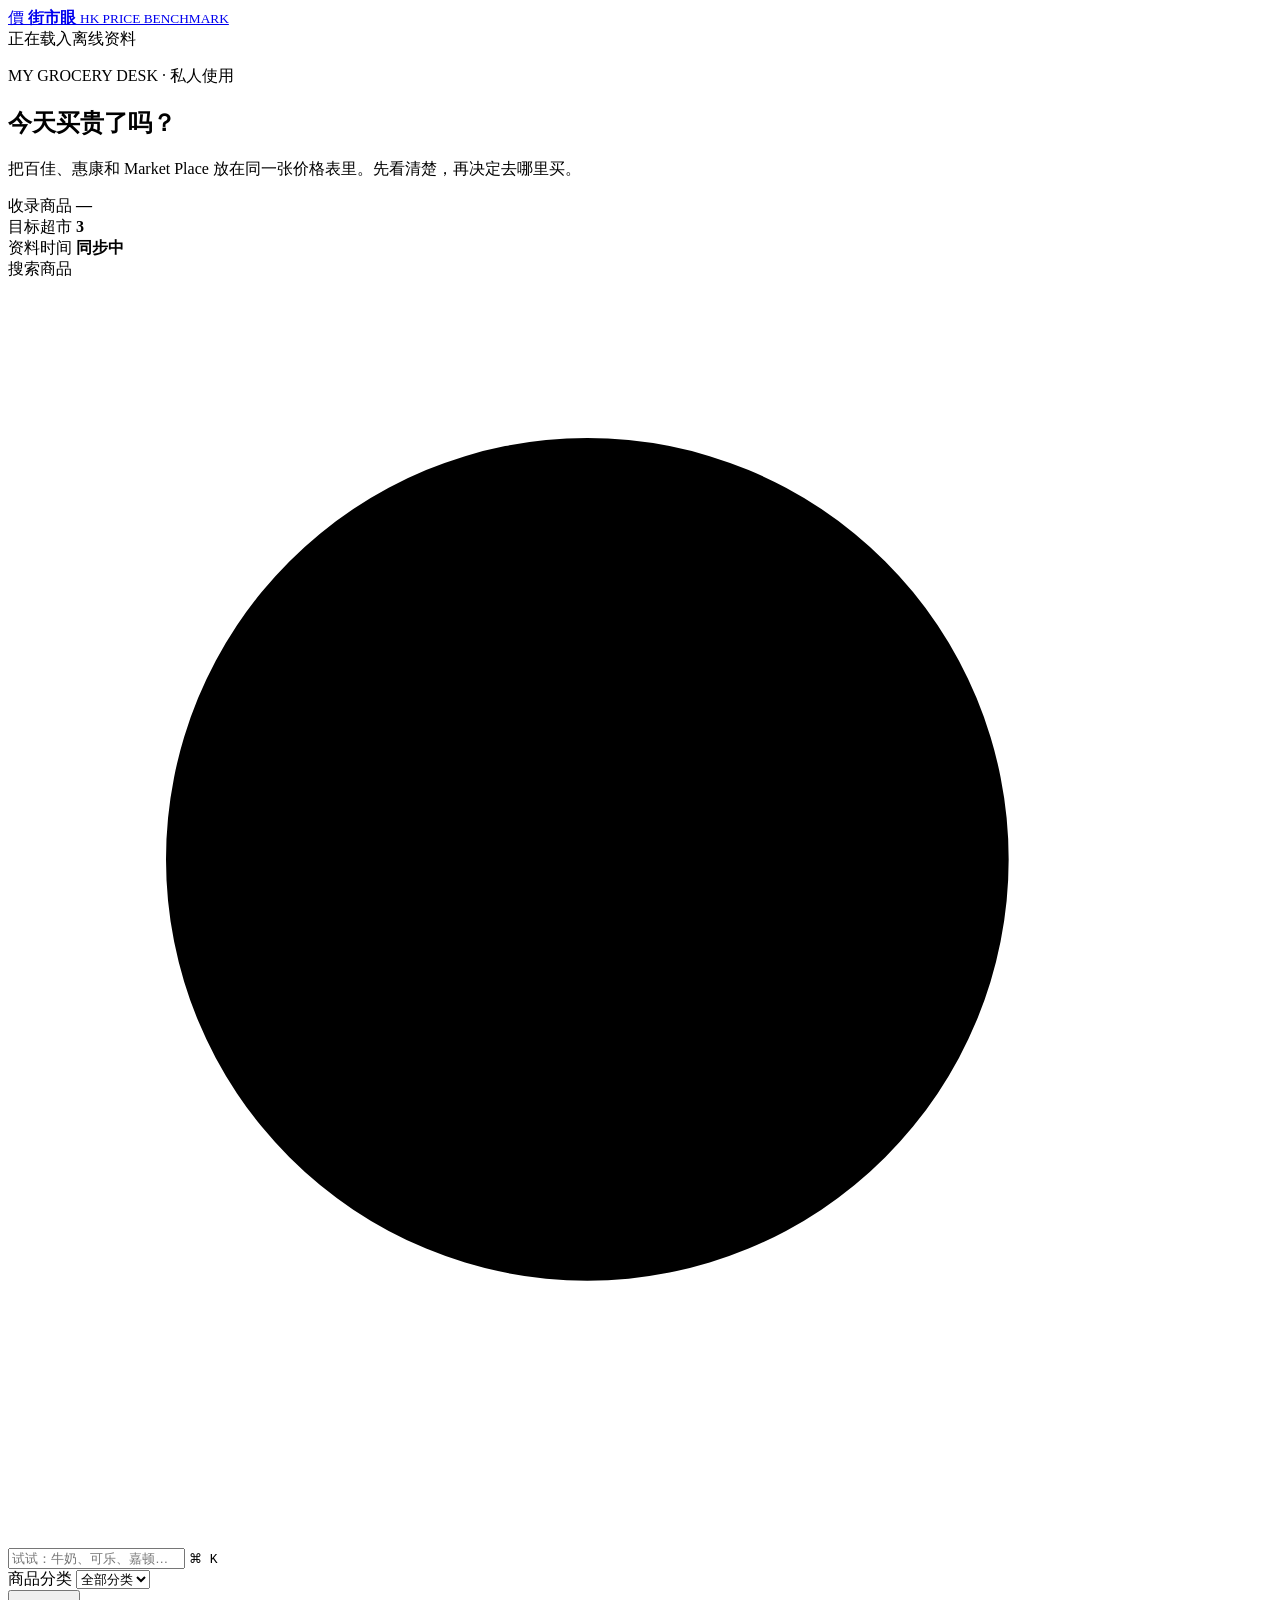
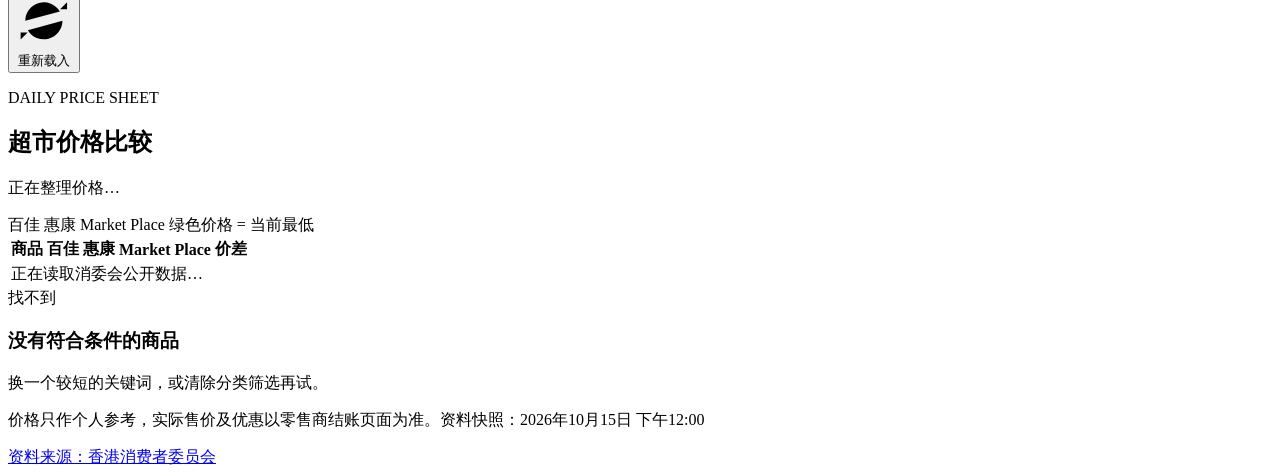
==== index.html @ 75a596f6 "Add index.html" ====
<!doctype html>
<html lang="zh-Hant">
  <head>
    <meta charset="UTF-8" />
    <meta name="viewport" content="width=device-width, initial-scale=1.0" />
    <meta name="description" content="私人使用的香港超市价格比较工具" />
    <title>街市眼 · 香港超市价格表</title>
    <link rel="icon" href="./public/favicon.svg" type="image/svg+xml" />
    <link rel="stylesheet" href="./public/styles.css" />
  </head>
  <body>
    <header class="masthead">
      <a class="brand" href="/" aria-label="街市眼首页">
        <span class="brand-mark" aria-hidden="true">價</span>
        <span>
          <strong>街市眼</strong>
          <small>HK PRICE BENCHMARK</small>
        </span>
      </a>
      <div class="live-pill" id="sourceStatus">
        <span class="status-dot"></span>
        <span>正在载入离线资料</span>
      </div>
    </header>

    <main>
      <section class="hero">
        <div class="hero-copy">
          <p class="eyebrow">MY GROCERY DESK · 私人使用</p>
          <h1>今天买贵了吗？</h1>
          <p class="intro">把百佳、惠康和 Market Place 放在同一张价格表里。先看清楚，再决定去哪里买。</p>
        </div>

        <div class="summary-card" aria-label="数据概览">
          <div>
            <span class="summary-label">收录商品</span>
            <strong id="totalProducts">—</strong>
          </div>
          <div>
            <span class="summary-label">目标超市</span>
            <strong>3</strong>
          </div>
          <div>
            <span class="summary-label">资料时间</span>
            <strong id="updatedAt">同步中</strong>
          </div>
        </div>
      </section>

      <section class="workspace" aria-labelledby="price-table-title">
        <div class="toolbar">
          <div class="search-wrap">
            <label for="search">搜索商品</label>
            <div class="search-field">
              <svg viewBox="0 0 24 24" aria-hidden="true"><path d="m21 21-4.35-4.35m2.35-5.65a8 8 0 1 1-16 0 8 8 0 0 1 16 0Z"/></svg>
              <input id="search" type="search" placeholder="试试：牛奶、可乐、嘉顿…" autocomplete="off" />
              <kbd>⌘ K</kbd>
            </div>
          </div>

          <div class="filter-wrap">
            <label for="category">商品分类</label>
            <select id="category">
              <option value="">全部分类</option>
            </select>
          </div>

          <button class="sync-button" id="syncButton" type="button">
            <svg viewBox="0 0 24 24" aria-hidden="true"><path d="M20 12a8 8 0 0 1-14.9 4M4 12A8 8 0 0 1 18.9 8M5 17H2v3M19 7h3V4"/></svg>
            重新载入
          </button>
        </div>

        <div class="table-heading">
          <div>
            <p class="eyebrow">DAILY PRICE SHEET</p>
            <h2 id="price-table-title">超市价格比较</h2>
          </div>
          <p id="resultSummary">正在整理价格…</p>
        </div>

        <div class="retailer-key" aria-label="超市栏说明">
          <span><i class="key-dot park"></i>百佳</span>
          <span><i class="key-dot wellcome"></i>惠康</span>
          <span><i class="key-dot market"></i>Market Place</span>
          <span class="cheapest-key">绿色价格 = 当前最低</span>
        </div>

        <div class="notice hidden" id="notice" role="status"></div>

        <div class="table-shell">
          <table>
            <thead>
              <tr>
                <th scope="col">商品</th>
                <th scope="col">百佳</th>
                <th scope="col">惠康</th>
                <th scope="col">Market Place</th>
                <th scope="col">价差</th>
              </tr>
            </thead>
            <tbody id="priceRows">
              <tr class="loading-row"><td colspan="5"><span class="spinner"></span>正在读取消委会公开数据…</td></tr>
            </tbody>
          </table>
        </div>

        <div class="empty-state hidden" id="emptyState">
          <span>找不到</span>
          <h3>没有符合条件的商品</h3>
          <p>换一个较短的关键词，或清除分类筛选再试。</p>
        </div>
      </section>
    </main>

    <footer>
      <p>价格只作个人参考，实际售价及优惠以零售商结账页面为准。资料快照：2026年10月15日 下午12:00</p>
      <a href="https://online-price-watch.consumer.org.hk/opw/opendata/pricewatch.json" target="_blank" rel="noreferrer">资料来源：香港消费者委员会</a>
    </footer>

    <script src="./site-data/prices-0.js"></script><script src="./site-data/prices-1.js"></script><script src="./site-data/prices-2.js"></script><script src="./site-data/prices-3.js"></script><script src="./site-data/prices-4.js"></script><script src="./site-data/prices-5.js"></script><script src="./site-data/prices-6.js"></script><script src="./site-data/prices-7.js"></script><script src="./site-data/prices-8.js"></script><script src="./site-data/prices-9.js"></script><script src="./site-data/prices-10.js"></script><script src="./site-data/prices-11.js"></script><script src="./site-data/prices-12.js"></script><script src="./site-data/prices-13.js"></script><script src="./site-data/prices-14.js"></script><script src="./site-data/prices-15.js"></script><script src="./site-data/prices-16.js"></script><script src="./site-data/prices-17.js"></script><script src="./site-data/prices-18.js"></script><script src="./site-data/prices-19.js"></script><script src="./site-data/prices-20.js"></script><script src="./site-data/prices-21.js"></script><script src="./site-data/prices-22.js"></script><script src="./site-data/prices-23.js"></script><script src="./site-data/prices-24.js"></script><script src="./site-data/prices-25.js"></script><script src="./site-data/adapter.js"></script><script type="module" src="./site-data/app.js"></script>
  </body>
</html>
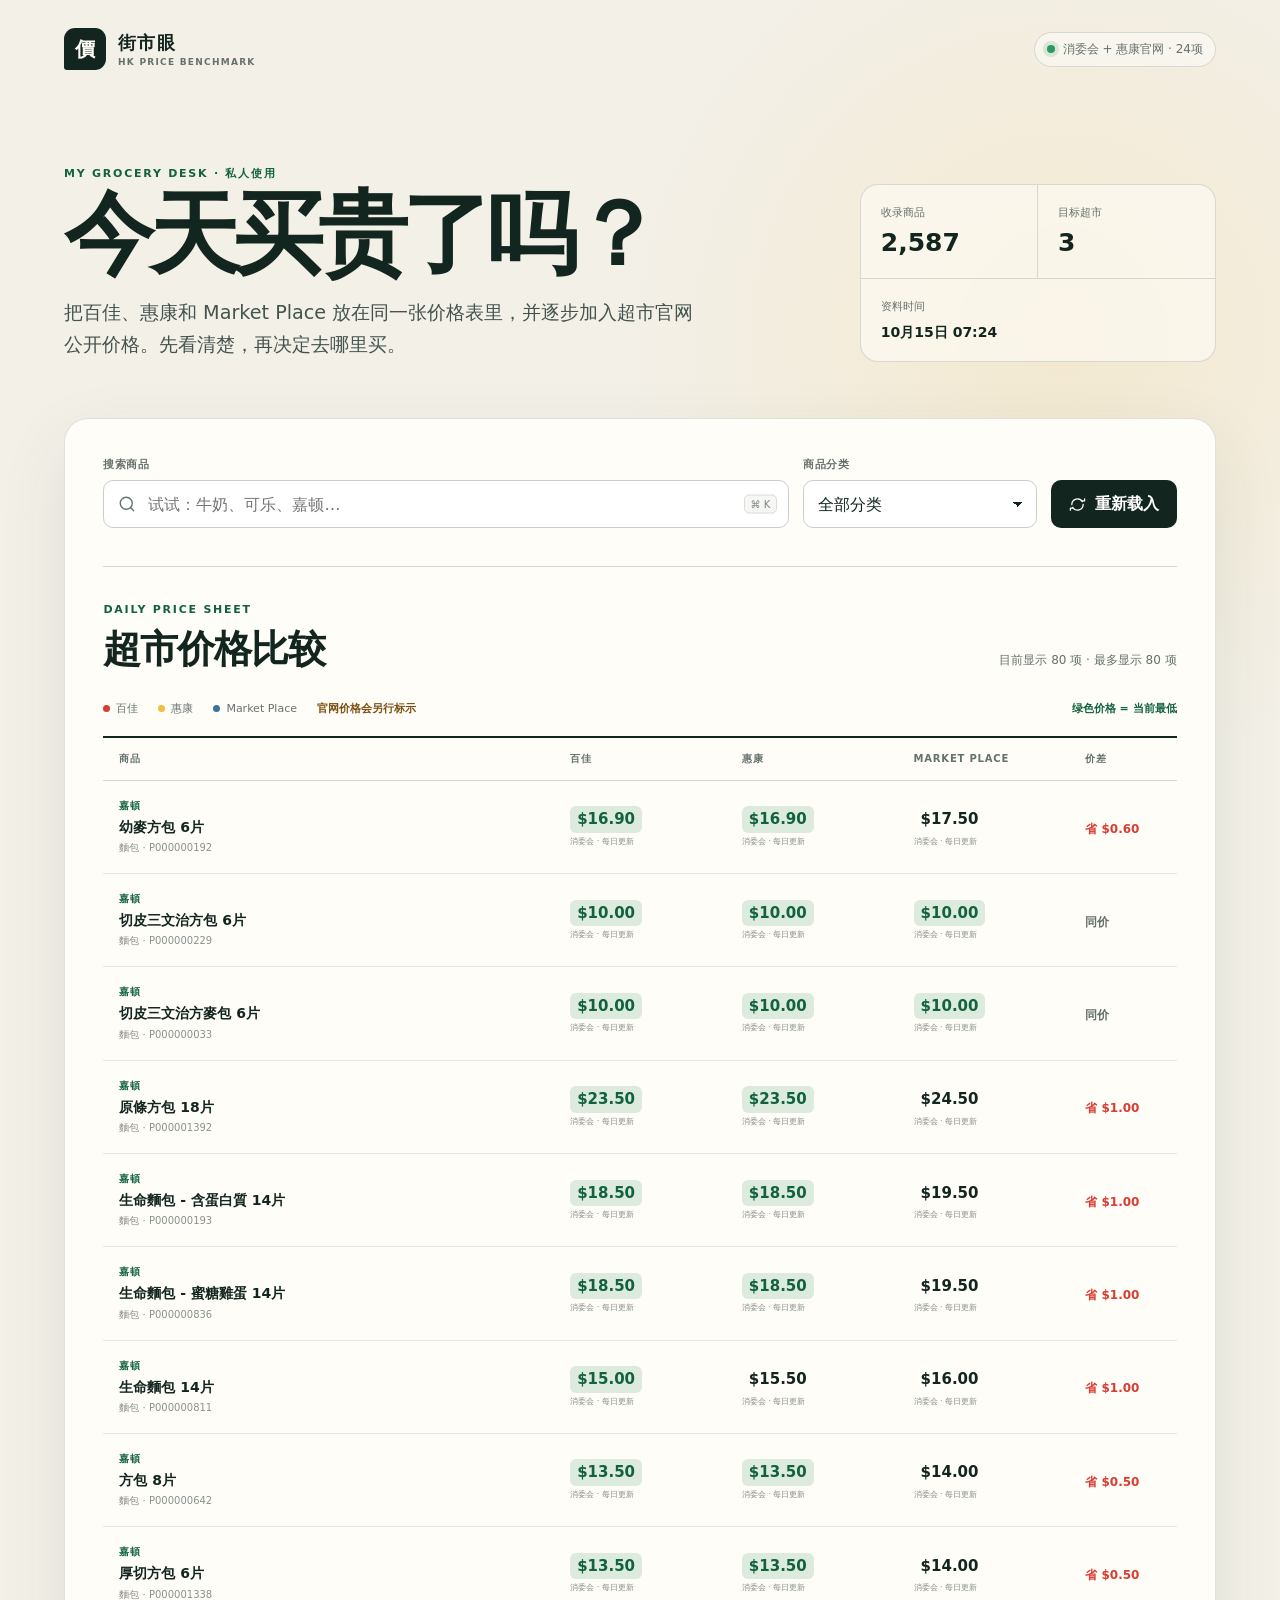
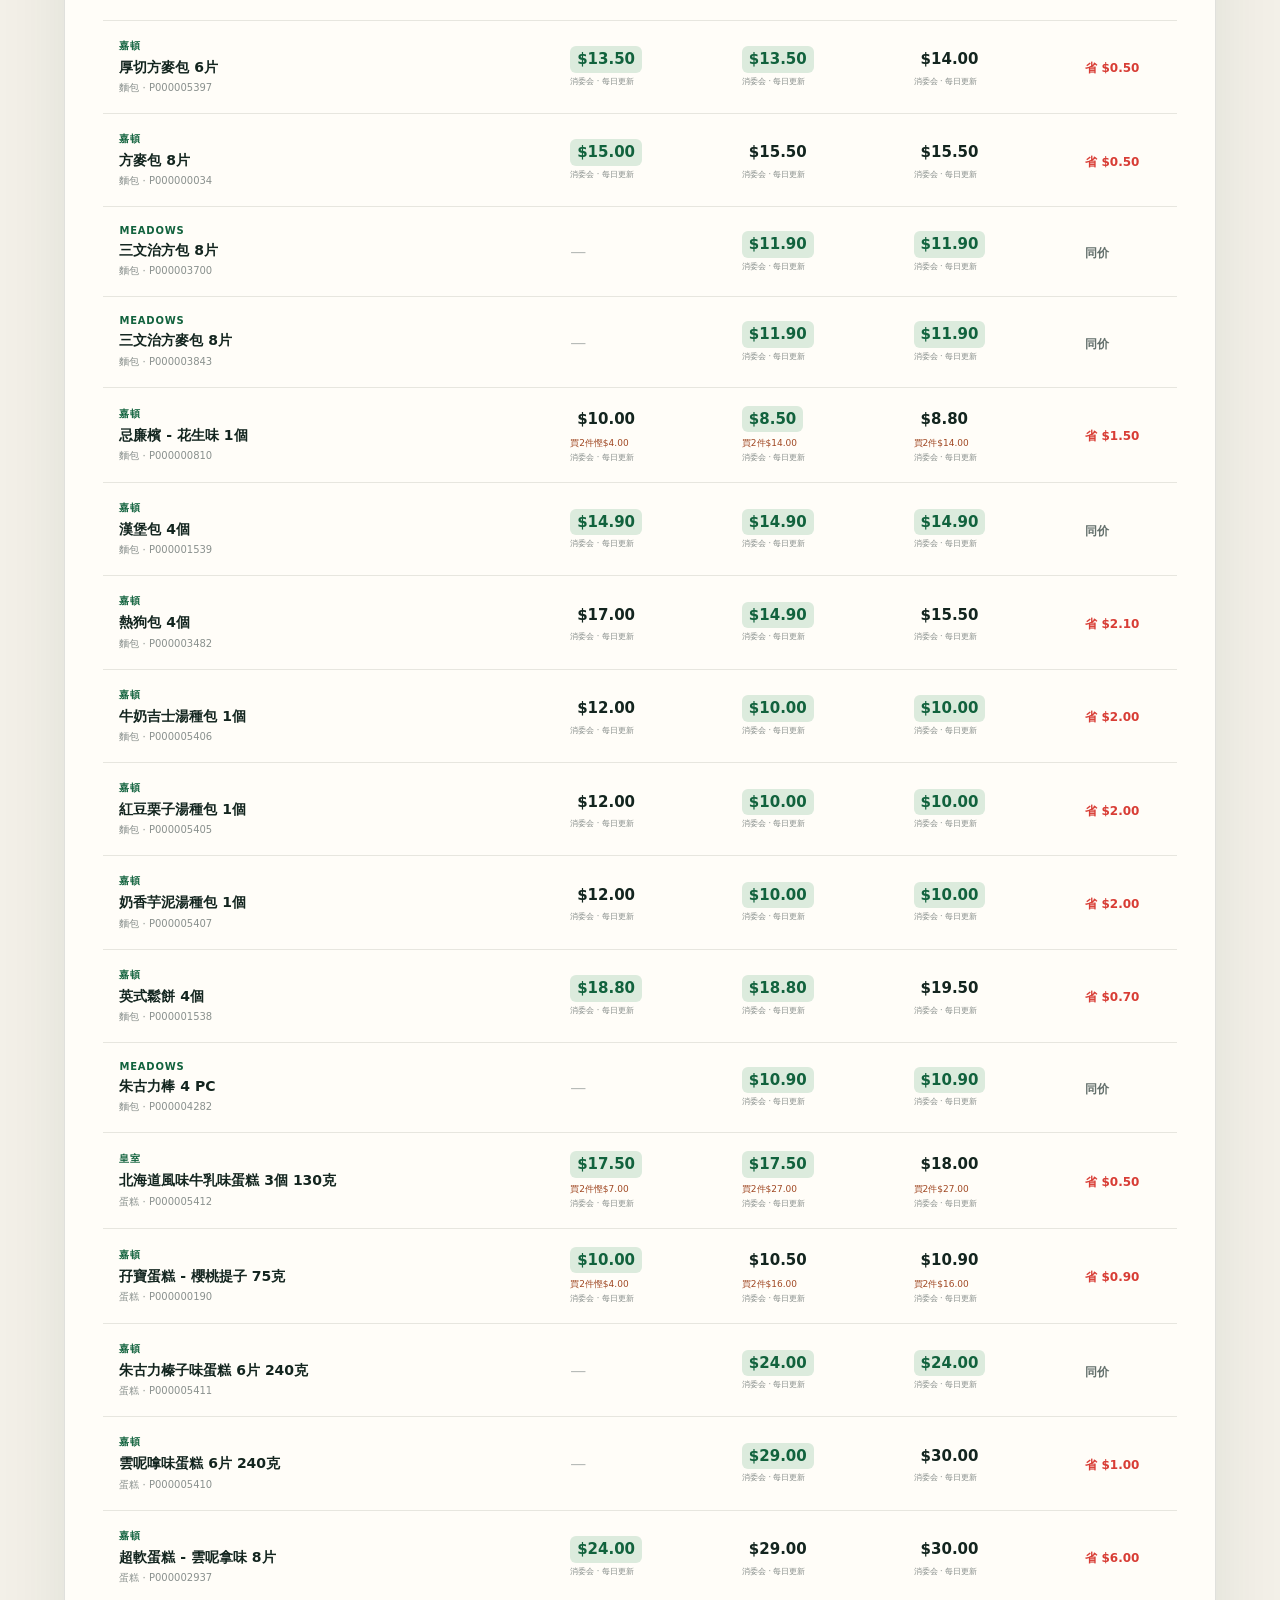
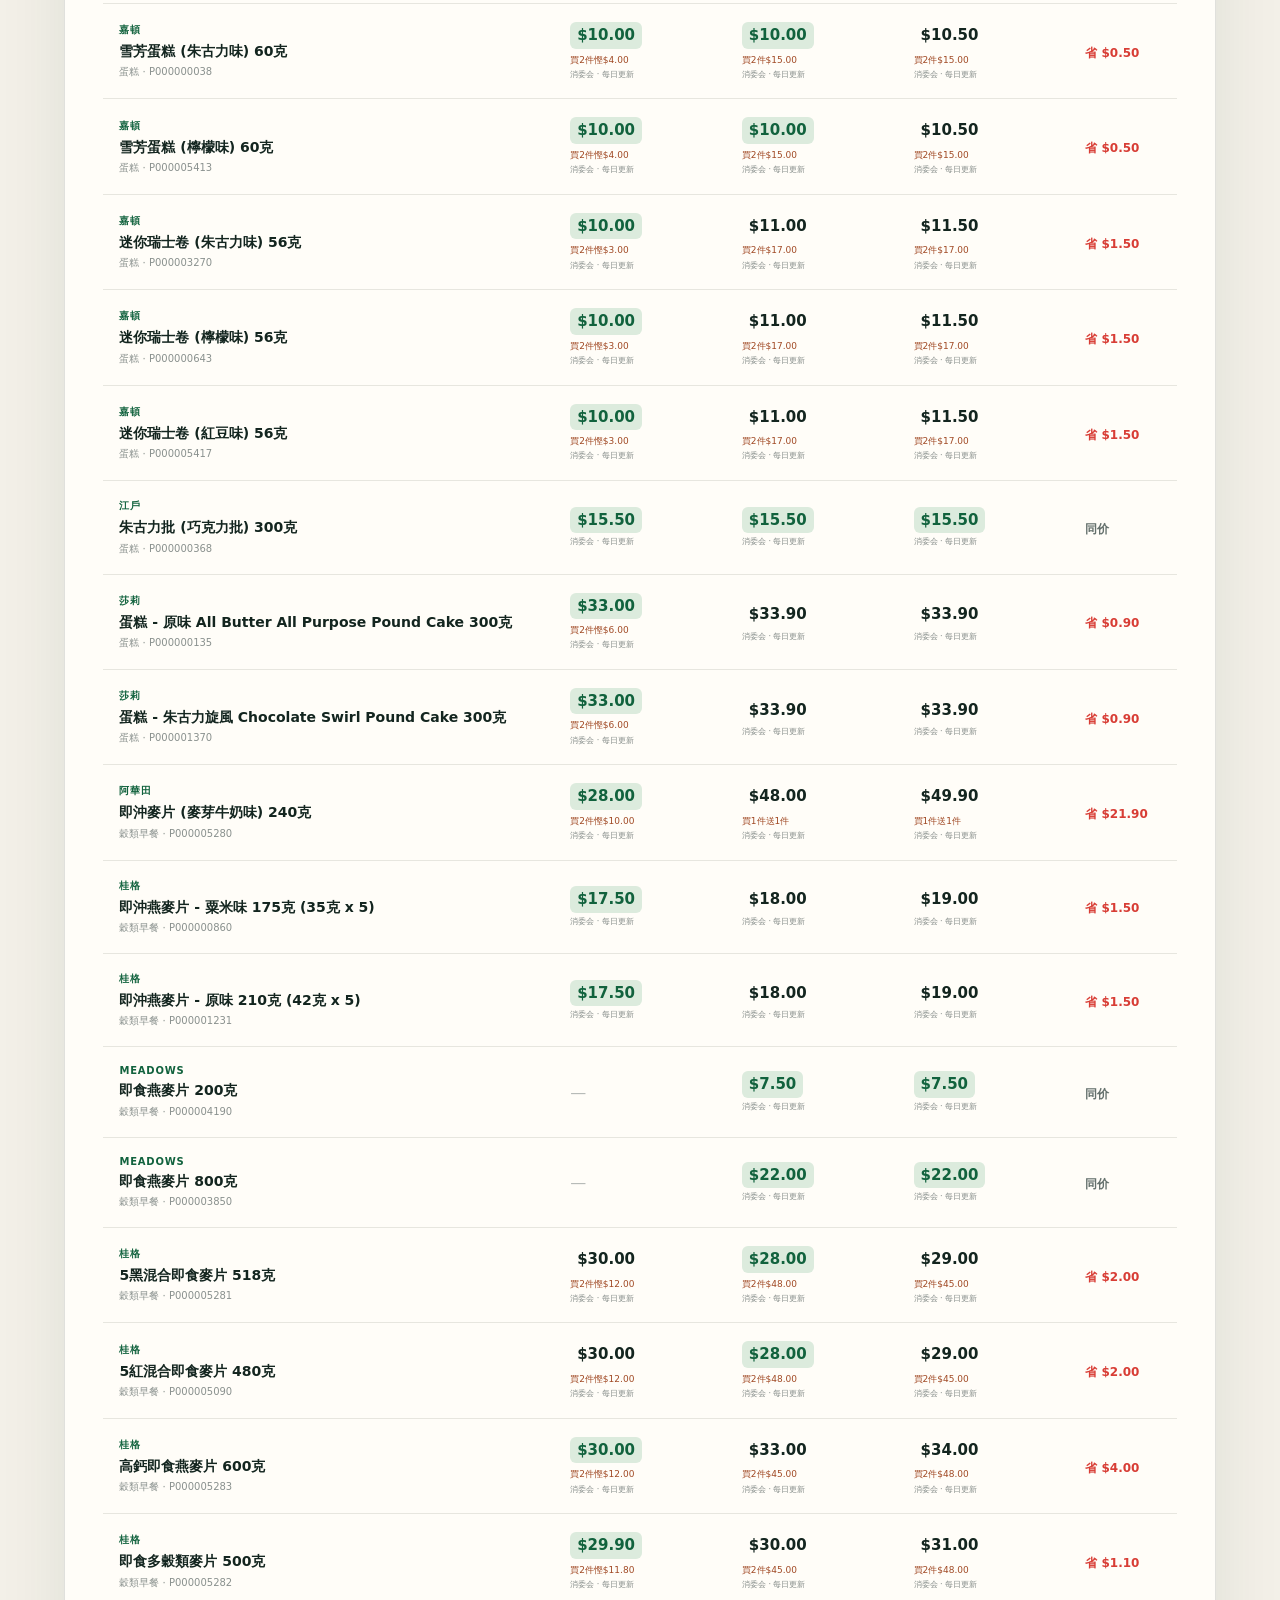
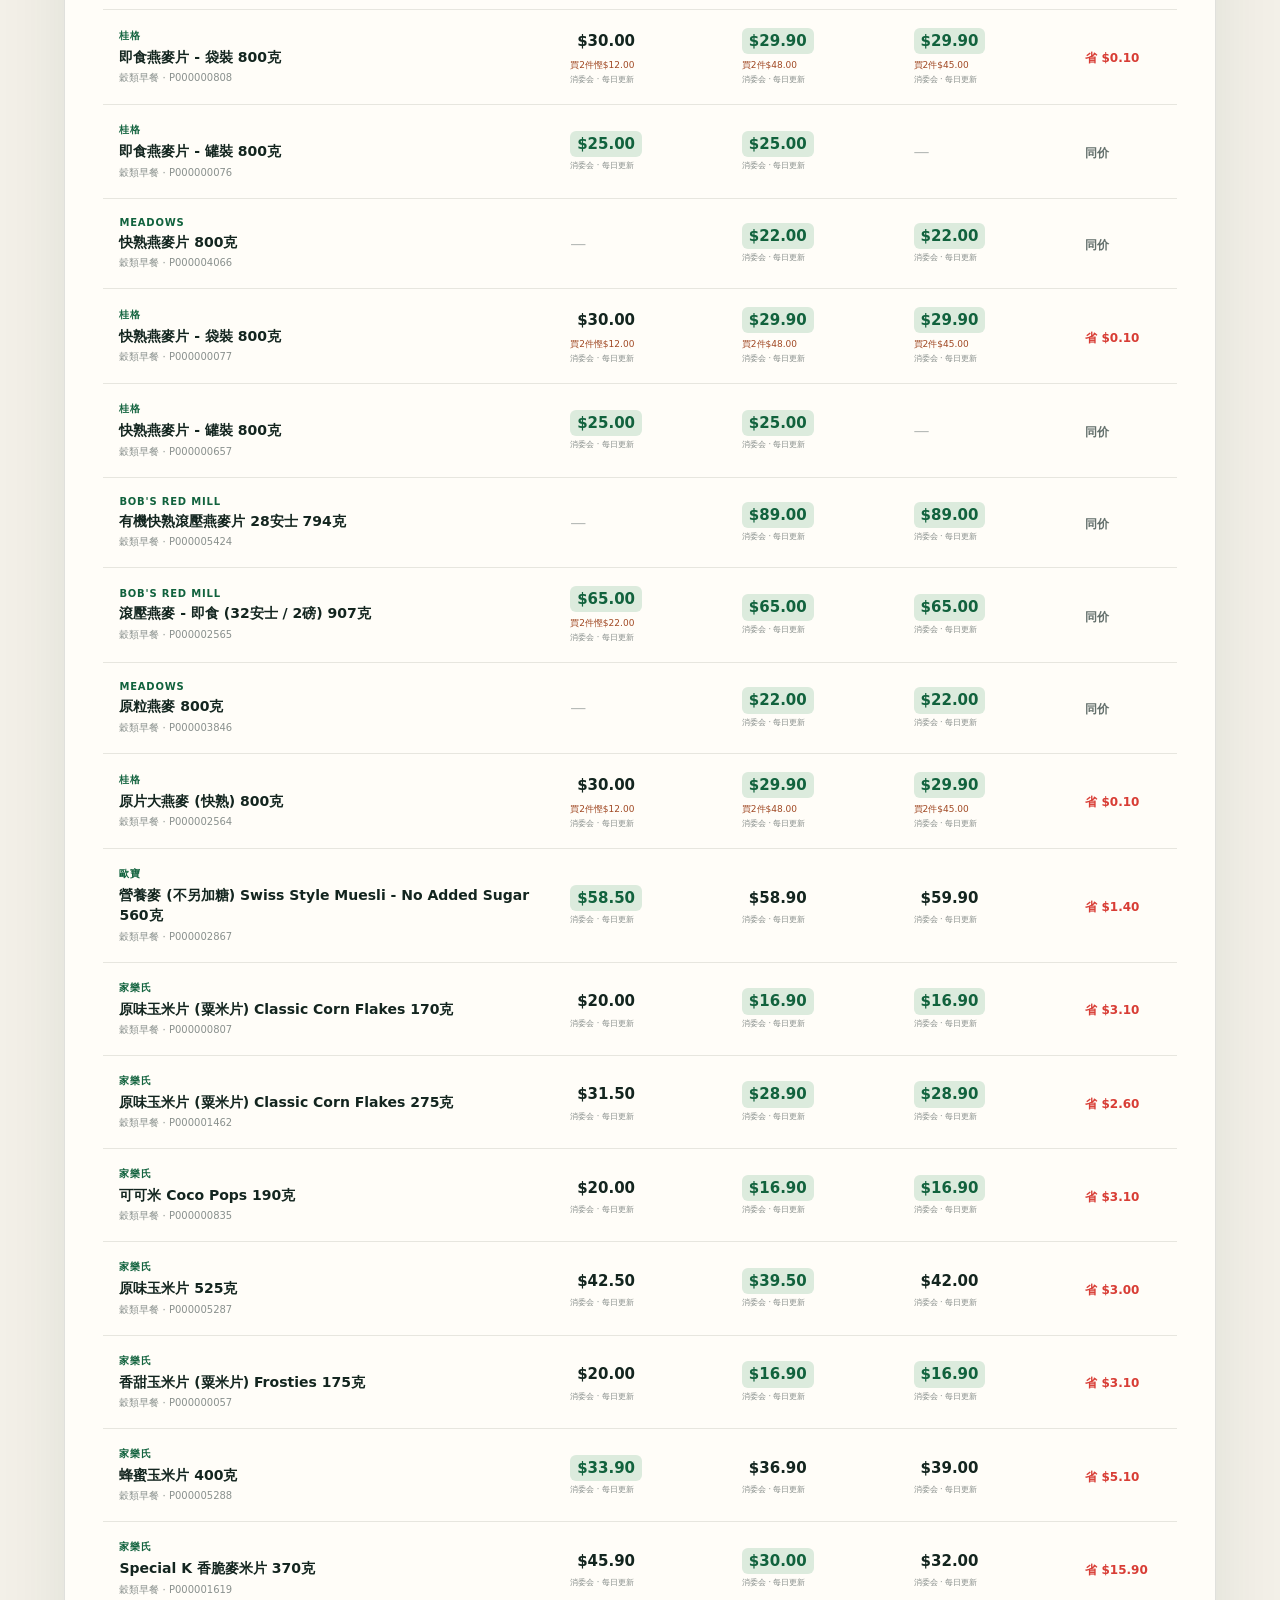
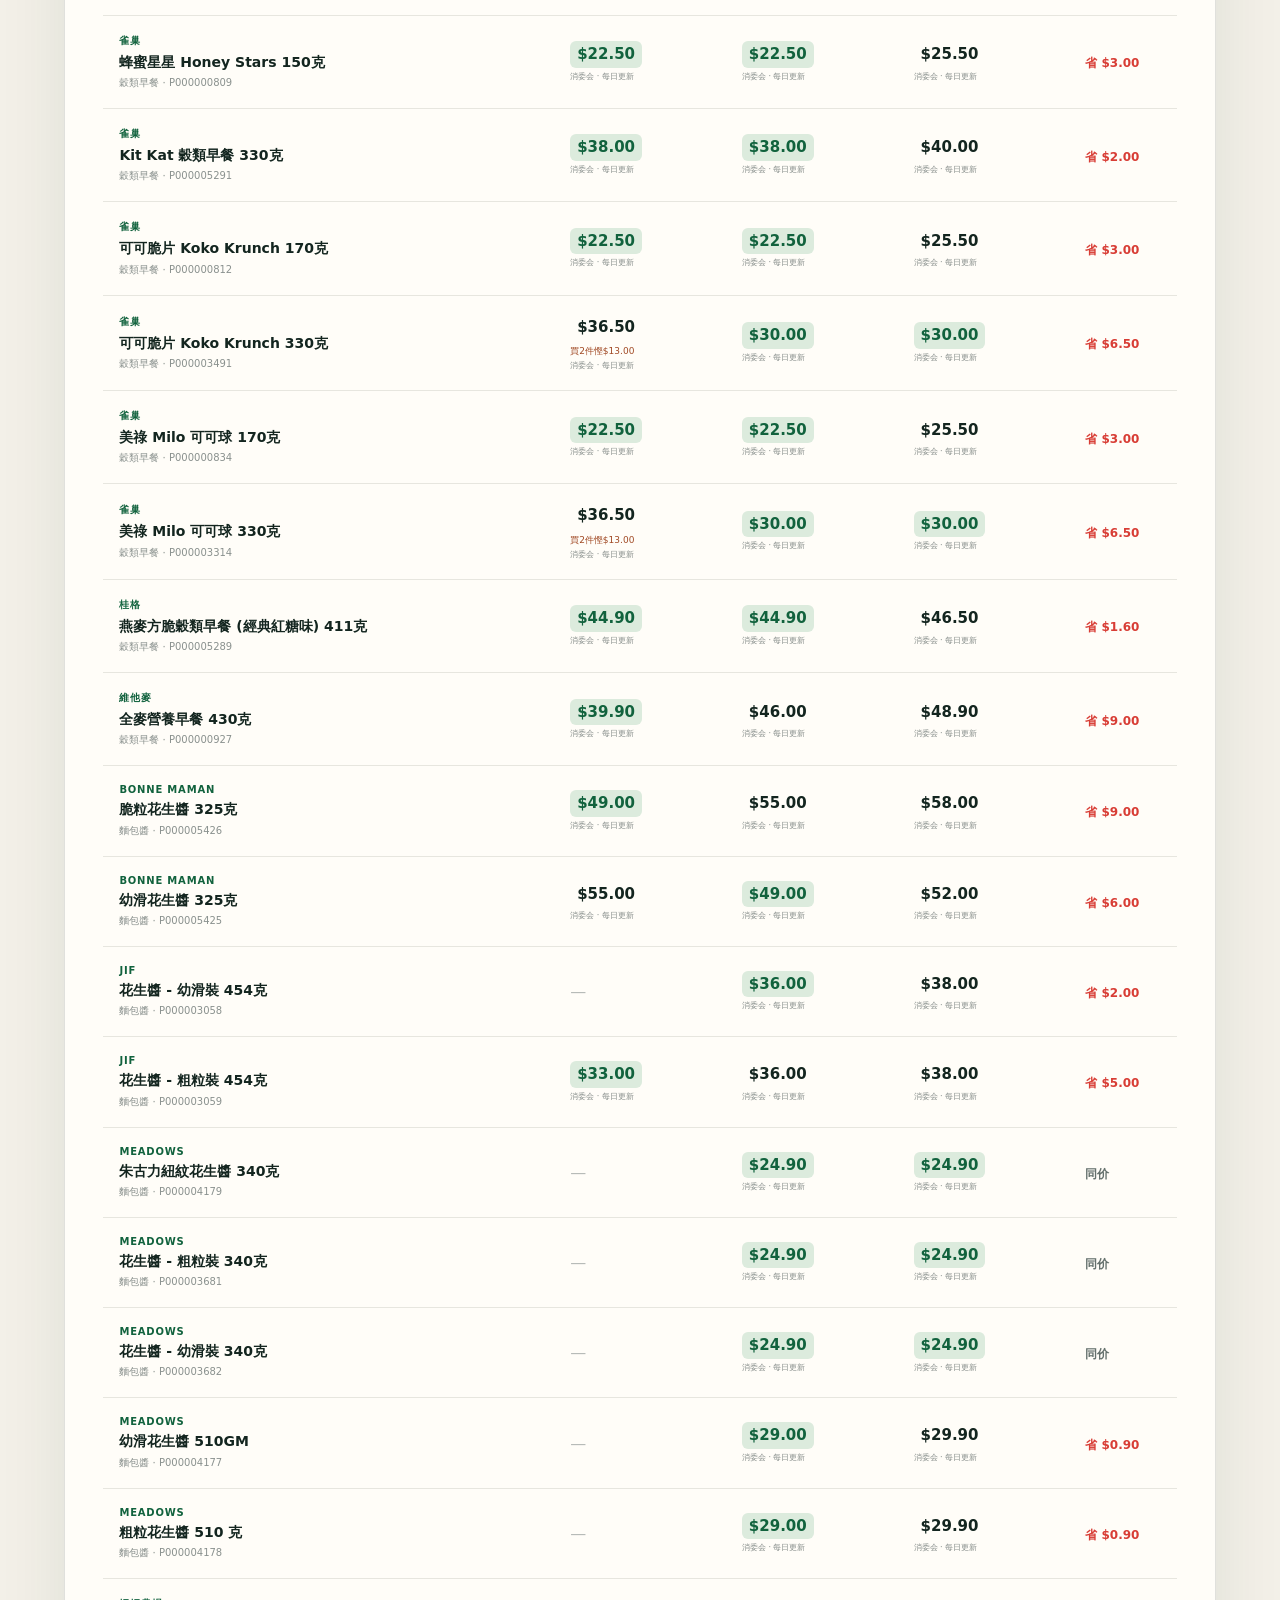
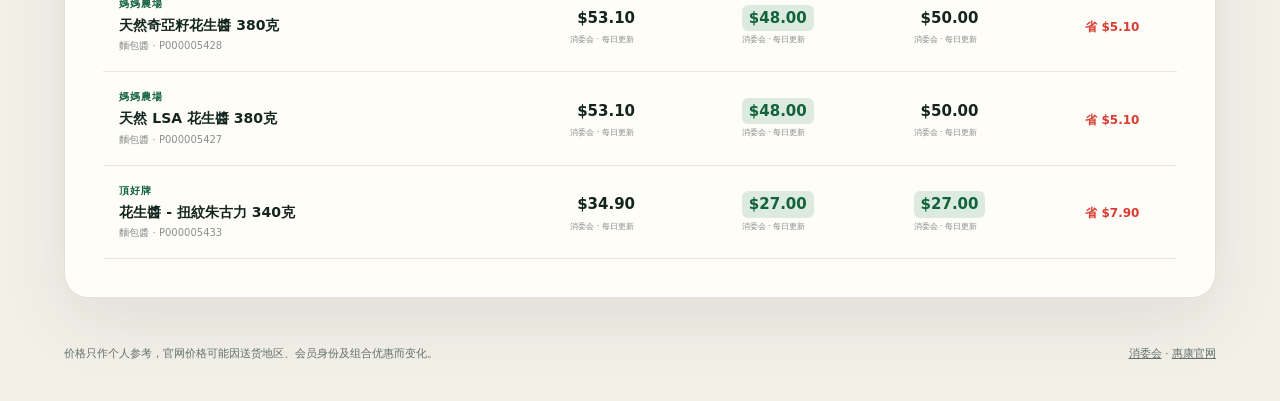
==== commit 4c421582: "Add Wellcome website price comparison" ====
--- a/index.html
+++ b/index.html
@@ -28,7 +28,7 @@
         <div class="hero-copy">
           <p class="eyebrow">MY GROCERY DESK · 私人使用</p>
           <h1>今天买贵了吗？</h1>
-          <p class="intro">把百佳、惠康和 Market Place 放在同一张价格表里。先看清楚，再决定去哪里买。</p>
+          <p class="intro">把百佳、惠康和 Market Place 放在同一张价格表里，并逐步加入超市官网公开价格。先看清楚，再决定去哪里买。</p>
         </div>
 
         <div class="summary-card" aria-label="数据概览">
@@ -83,6 +83,7 @@
           <span><i class="key-dot park"></i>百佳</span>
           <span><i class="key-dot wellcome"></i>惠康</span>
           <span><i class="key-dot market"></i>Market Place</span>
+          <span class="official-key">官网价格会另行标示</span>
           <span class="cheapest-key">绿色价格 = 当前最低</span>
         </div>
 
@@ -114,8 +115,8 @@
     </main>
 
     <footer>
-      <p>价格只作个人参考，实际售价及优惠以零售商结账页面为准。资料快照：2026年10月15日 下午12:00</p>
-      <a href="https://online-price-watch.consumer.org.hk/opw/opendata/pricewatch.json" target="_blank" rel="noreferrer">资料来源：香港消费者委员会</a>
+      <p>价格只作个人参考，官网价格可能因送货地区、会员身份及组合优惠而变化。</p>
+      <p class="footer-sources"><a href="https://online-price-watch.consumer.org.hk/opw/opendata/pricewatch.json" target="_blank" rel="noreferrer">消委会</a> · <a href="https://www.wellcome.com.hk/zh-hant/" target="_blank" rel="noreferrer">惠康官网</a></p>
     </footer>
 
     <script src="./site-data/prices-0.js"></script><script src="./site-data/prices-1.js"></script><script src="./site-data/prices-2.js"></script><script src="./site-data/prices-3.js"></script><script src="./site-data/prices-4.js"></script><script src="./site-data/prices-5.js"></script><script src="./site-data/prices-6.js"></script><script src="./site-data/prices-7.js"></script><script src="./site-data/prices-8.js"></script><script src="./site-data/prices-9.js"></script><script src="./site-data/prices-10.js"></script><script src="./site-data/prices-11.js"></script><script src="./site-data/prices-12.js"></script><script src="./site-data/prices-13.js"></script><script src="./site-data/prices-14.js"></script><script src="./site-data/prices-15.js"></script><script src="./site-data/prices-16.js"></script><script src="./site-data/prices-17.js"></script><script src="./site-data/prices-18.js"></script><script src="./site-data/prices-19.js"></script><script src="./site-data/prices-20.js"></script><script src="./site-data/prices-21.js"></script><script src="./site-data/prices-22.js"></script><script src="./site-data/prices-23.js"></script><script src="./site-data/prices-24.js"></script><script src="./site-data/prices-25.js"></script><script src="./site-data/adapter.js"></script><script type="module" src="./site-data/app.js"></script>
--- a/public/styles.css
+++ b/public/styles.css
@@ -0,0 +1,330 @@
+:root {
+  color-scheme: light;
+  --ink: #13251f;
+  --muted: #65716d;
+  --paper: #f3f0e8;
+  --surface: #fffdf8;
+  --line: #d8d7cf;
+  --green: #11623d;
+  --green-light: #dcebdd;
+  --red: #d83d35;
+  --yellow: #f3bd3d;
+  --blue: #3a739b;
+  --shadow: 0 24px 70px rgba(26, 51, 42, 0.09);
+}
+
+* { box-sizing: border-box; }
+
+html { scroll-behavior: smooth; }
+
+body {
+  margin: 0;
+  background:
+    radial-gradient(circle at 83% 4%, rgba(243, 189, 61, 0.14), transparent 28rem),
+    var(--paper);
+  color: var(--ink);
+  font-family: "PingFang HK", "PingFang TC", "Noto Sans TC", system-ui, sans-serif;
+  min-height: 100vh;
+}
+
+button, input, select { font: inherit; }
+
+.masthead {
+  max-width: 1440px;
+  margin: 0 auto;
+  padding: 28px clamp(24px, 5vw, 72px);
+  display: flex;
+  align-items: center;
+  justify-content: space-between;
+}
+
+.brand {
+  display: inline-flex;
+  align-items: center;
+  gap: 12px;
+  color: inherit;
+  text-decoration: none;
+}
+
+.brand-mark {
+  width: 42px;
+  height: 42px;
+  display: grid;
+  place-items: center;
+  background: var(--ink);
+  color: var(--surface);
+  border-radius: 11px 11px 11px 3px;
+  font: 700 20px/1 Georgia, serif;
+}
+
+.brand strong { display: block; font-size: 18px; letter-spacing: 0.08em; }
+.brand small { display: block; margin-top: 2px; font: 700 9px/1.2 system-ui, sans-serif; letter-spacing: 0.14em; color: var(--muted); }
+
+.live-pill {
+  display: inline-flex;
+  align-items: center;
+  gap: 8px;
+  border: 1px solid rgba(19, 37, 31, 0.14);
+  border-radius: 999px;
+  padding: 8px 12px;
+  color: var(--muted);
+  font-size: 12px;
+  background: rgba(255,255,255,.45);
+}
+
+.status-dot { width: 8px; height: 8px; border-radius: 50%; background: var(--yellow); box-shadow: 0 0 0 4px rgba(243,189,61,.18); }
+.live-pill.ready .status-dot { background: #2d9862; box-shadow: 0 0 0 4px rgba(45,152,98,.16); }
+.live-pill.error .status-dot { background: var(--red); box-shadow: 0 0 0 4px rgba(216,61,53,.14); }
+
+main { max-width: 1440px; margin: 0 auto; padding: 20px clamp(24px, 5vw, 72px) 48px; }
+
+.hero {
+  min-height: 300px;
+  display: grid;
+  grid-template-columns: minmax(0, 1.35fr) minmax(320px, .65fr);
+  align-items: end;
+  gap: 56px;
+  padding: 38px 0 56px;
+}
+
+.eyebrow { margin: 0 0 12px; font: 750 11px/1.2 system-ui, sans-serif; letter-spacing: .16em; color: var(--green); }
+
+h1, h2, h3, p { margin-top: 0; }
+
+h1 {
+  margin-bottom: 20px;
+  font: 600 clamp(52px, 7vw, 98px)/.94 "Songti TC", "Noto Serif TC", Georgia, serif;
+  letter-spacing: -.06em;
+}
+
+.intro { max-width: 640px; margin-bottom: 0; color: #45534e; font-size: clamp(16px, 1.5vw, 20px); line-height: 1.7; }
+
+.summary-card {
+  display: grid;
+  grid-template-columns: 1fr 1fr;
+  gap: 0;
+  border: 1px solid rgba(19, 37, 31, .14);
+  border-radius: 18px;
+  overflow: hidden;
+  background: rgba(255, 253, 248, .58);
+  backdrop-filter: blur(12px);
+}
+
+.summary-card > div { padding: 20px; border-right: 1px solid var(--line); }
+.summary-card > div:last-child { grid-column: 1 / -1; border-top: 1px solid var(--line); border-right: 0; }
+.summary-card > div:nth-child(2) { border-right: 0; }
+.summary-label { display: block; margin-bottom: 8px; color: var(--muted); font-size: 11px; }
+.summary-card strong { font: 650 25px/1.2 system-ui, sans-serif; }
+.summary-card > div:last-child strong { font-size: 14px; }
+
+.workspace {
+  background: var(--surface);
+  border: 1px solid rgba(19, 37, 31, .13);
+  border-radius: 24px;
+  padding: clamp(20px, 3vw, 42px);
+  box-shadow: var(--shadow);
+}
+
+.toolbar {
+  display: grid;
+  grid-template-columns: minmax(260px, 1fr) minmax(190px, .34fr) auto;
+  gap: 14px;
+  align-items: end;
+  padding-bottom: 38px;
+  border-bottom: 1px solid var(--line);
+}
+
+label { display: block; margin: 0 0 8px; color: var(--muted); font-size: 11px; font-weight: 650; letter-spacing: .04em; }
+
+.search-field { position: relative; }
+.search-field svg {
+  position: absolute;
+  left: 15px;
+  top: 50%;
+  width: 18px;
+  transform: translateY(-50%);
+  fill: none;
+  stroke: var(--muted);
+  stroke-width: 1.8;
+  stroke-linecap: round;
+}
+
+input, select {
+  width: 100%;
+  height: 48px;
+  border: 1px solid #c9cdc7;
+  border-radius: 10px;
+  background: #fff;
+  color: var(--ink);
+  outline: none;
+  transition: border-color .18s, box-shadow .18s;
+}
+
+input { padding: 0 62px 0 44px; }
+select { padding: 0 38px 0 14px; appearance: none; background-image: linear-gradient(45deg, transparent 50%, var(--ink) 50%), linear-gradient(135deg, var(--ink) 50%, transparent 50%); background-position: calc(100% - 18px) 21px, calc(100% - 13px) 21px; background-size: 5px 5px; background-repeat: no-repeat; }
+input:focus, select:focus { border-color: var(--green); box-shadow: 0 0 0 3px rgba(17,98,61,.1); }
+
+kbd { position: absolute; right: 12px; top: 50%; transform: translateY(-50%); border: 1px solid #d9dcd7; border-radius: 5px; padding: 3px 6px; color: #7c8581; background: #f6f7f4; font: 10px/1.1 system-ui, sans-serif; }
+
+.sync-button {
+  height: 48px;
+  display: inline-flex;
+  align-items: center;
+  gap: 9px;
+  border: 0;
+  border-radius: 10px;
+  padding: 0 18px;
+  background: var(--ink);
+  color: white;
+  cursor: pointer;
+  font-weight: 650;
+}
+
+.sync-button:hover { background: #29443a; }
+.sync-button:disabled { opacity: .55; cursor: wait; }
+.sync-button svg { width: 17px; fill: none; stroke: currentColor; stroke-width: 1.8; stroke-linecap: round; stroke-linejoin: round; }
+.sync-button.loading svg { animation: spin 1s linear infinite; }
+
+.table-heading { display: flex; align-items: end; justify-content: space-between; gap: 24px; padding: 36px 0 20px; }
+.table-heading h2 { margin: 0; font: 600 clamp(28px, 3vw, 42px)/1.05 "Songti TC", "Noto Serif TC", Georgia, serif; letter-spacing: -.03em; }
+.table-heading > p { margin: 0; color: var(--muted); font-size: 12px; }
+
+.retailer-key { display: flex; align-items: center; gap: 20px; padding: 12px 0 20px; color: var(--muted); font-size: 11px; }
+.retailer-key span { display: inline-flex; align-items: center; gap: 6px; }
+.key-dot { width: 7px; height: 7px; border-radius: 50%; }
+.key-dot.park { background: var(--red); }
+.key-dot.wellcome { background: var(--yellow); }
+.key-dot.market { background: var(--blue); }
+.retailer-key .cheapest-key { margin-left: auto; color: var(--green); font-weight: 650; }
+.retailer-key .official-key { color: #7a4e11; font-weight: 650; }
+
+.notice { margin-bottom: 16px; border: 1px solid #e1c16b; border-radius: 9px; padding: 11px 14px; background: #fff8df; color: #6d571b; font-size: 12px; }
+.hidden { display: none !important; }
+
+.table-shell { overflow-x: auto; border-top: 2px solid var(--ink); }
+table { width: 100%; border-collapse: collapse; min-width: 820px; table-layout: fixed; }
+th { padding: 14px 16px; text-align: left; border-bottom: 1px solid var(--line); color: var(--muted); font-size: 10px; letter-spacing: .08em; text-transform: uppercase; }
+th:first-child { width: 42%; }
+th:last-child { width: 10%; }
+td { padding: 18px 16px; border-bottom: 1px solid #e7e6df; vertical-align: middle; }
+tbody tr { transition: background .15s; }
+tbody tr:hover { background: #faf9f4; }
+
+.product-brand { margin-bottom: 4px; color: var(--green); font-size: 10px; font-weight: 750; letter-spacing: .08em; text-transform: uppercase; }
+.product-name { margin-bottom: 4px; font-size: 14px; font-weight: 650; line-height: 1.45; }
+.product-meta { color: #8a918e; font-size: 10px; }
+.price { display: inline-block; padding: 5px 7px; border-radius: 6px; font: 700 15px/1.1 system-ui, sans-serif; font-variant-numeric: tabular-nums; }
+.price.cheapest { background: var(--green-light); color: var(--green); }
+.price-missing { color: #b7bbb8; }
+.offer { display: block; max-width: 145px; margin-top: 5px; color: #a04823; font-size: 9px; line-height: 1.35; }
+.official-price {
+  display: block;
+  width: fit-content;
+  margin-top: 7px;
+  border-radius: 5px;
+  padding: 3px 6px;
+  background: #fff0c8;
+  color: #6f470f;
+  font-size: 10px;
+  font-weight: 750;
+  text-decoration: none;
+}
+.official-price:hover { background: #f8dfa0; }
+.source-time, .benchmark-price { display: block; margin-top: 4px; color: #858c89; font-size: 8px; line-height: 1.35; }
+.benchmark-price { margin-top: 2px; }
+.spread { color: var(--muted); font: 650 12px/1 system-ui, sans-serif; }
+.spread.has-saving { color: var(--red); }
+
+.loading-row td { height: 220px; text-align: center; color: var(--muted); }
+.spinner { display: inline-block; width: 18px; height: 18px; margin-right: 10px; border: 2px solid #d5d9d5; border-top-color: var(--green); border-radius: 50%; vertical-align: -4px; animation: spin .75s linear infinite; }
+@keyframes spin { to { transform: rotate(360deg); } }
+
+.empty-state { padding: 64px 20px; text-align: center; }
+.empty-state span { display: grid; place-items: center; width: 54px; height: 54px; margin: 0 auto 18px; border-radius: 50%; background: var(--paper); color: var(--muted); font-size: 11px; }
+.empty-state h3 { margin-bottom: 8px; font-family: "Songti TC", serif; font-size: 24px; }
+.empty-state p { margin-bottom: 0; color: var(--muted); font-size: 13px; }
+
+footer { max-width: 1440px; margin: 0 auto; padding: 0 clamp(24px, 5vw, 72px) 40px; display: flex; justify-content: space-between; gap: 20px; color: var(--muted); font-size: 11px; }
+footer p { margin: 0; }
+footer a { color: inherit; }
+.footer-sources { white-space: nowrap; }
+
+@media (max-width: 900px) {
+  .hero { grid-template-columns: 1fr; gap: 30px; padding-top: 24px; }
+  .summary-card { max-width: 560px; }
+  .toolbar { grid-template-columns: 1fr 1fr; }
+  .search-wrap { grid-column: 1 / -1; }
+  .sync-button { justify-content: center; }
+}
+
+@media (max-width: 620px) {
+  .masthead { padding-top: 20px; }
+  .brand small { display: none; }
+  .live-pill { max-width: 150px; white-space: nowrap; overflow: hidden; text-overflow: ellipsis; }
+  main { padding-top: 0; }
+  .hero { min-height: 0; padding: 30px 0 38px; }
+  h1 { font-size: 52px; }
+  .toolbar { grid-template-columns: 1fr; }
+  .search-wrap { grid-column: auto; }
+  .table-heading { align-items: flex-start; flex-direction: column; }
+  .retailer-key { flex-wrap: wrap; gap: 10px 16px; }
+  .retailer-key .cheapest-key { width: 100%; margin-left: 0; }
+  .table-shell { overflow: visible; border-top: 0; }
+  table, tbody { display: block; width: 100%; min-width: 0; }
+  thead { display: none; }
+  tbody tr {
+    display: grid;
+    grid-template-columns: repeat(3, minmax(0, 1fr));
+    gap: 0;
+    margin-bottom: 12px;
+    border: 1px solid var(--line);
+    border-radius: 12px;
+    overflow: hidden;
+    background: #fff;
+  }
+  tbody tr:hover { background: #fff; }
+  tbody td { border: 0; }
+  tbody td:first-child {
+    grid-column: 1 / -1;
+    padding: 16px;
+    border-bottom: 1px solid var(--line);
+    background: #faf9f4;
+  }
+  tbody td:nth-child(2),
+  tbody td:nth-child(3),
+  tbody td:nth-child(4) {
+    position: relative;
+    min-width: 0;
+    padding: 32px 5px 14px;
+    text-align: center;
+  }
+  tbody td:nth-child(2)::before,
+  tbody td:nth-child(3)::before,
+  tbody td:nth-child(4)::before {
+    position: absolute;
+    top: 11px;
+    left: 0;
+    right: 0;
+    color: var(--muted);
+    font-size: 9px;
+    font-weight: 650;
+  }
+  tbody td:nth-child(2)::before { content: "百佳"; }
+  tbody td:nth-child(3)::before { content: "惠康"; }
+  tbody td:nth-child(4)::before { content: "Market Place"; }
+  tbody td:nth-child(5) {
+    grid-column: 1 / -1;
+    padding: 10px 16px;
+    border-top: 1px solid var(--line);
+    text-align: right;
+  }
+  .offer { margin: 5px auto 0; }
+  .official-price { margin: 7px auto 0; }
+  .loading-row { display: block; }
+  .loading-row td { display: block; width: 100%; }
+  footer { flex-direction: column; }
+}
+
+@media (prefers-reduced-motion: reduce) {
+  *, *::before, *::after { scroll-behavior: auto !important; animation-duration: .01ms !important; animation-iteration-count: 1 !important; transition-duration: .01ms !important; }
+}
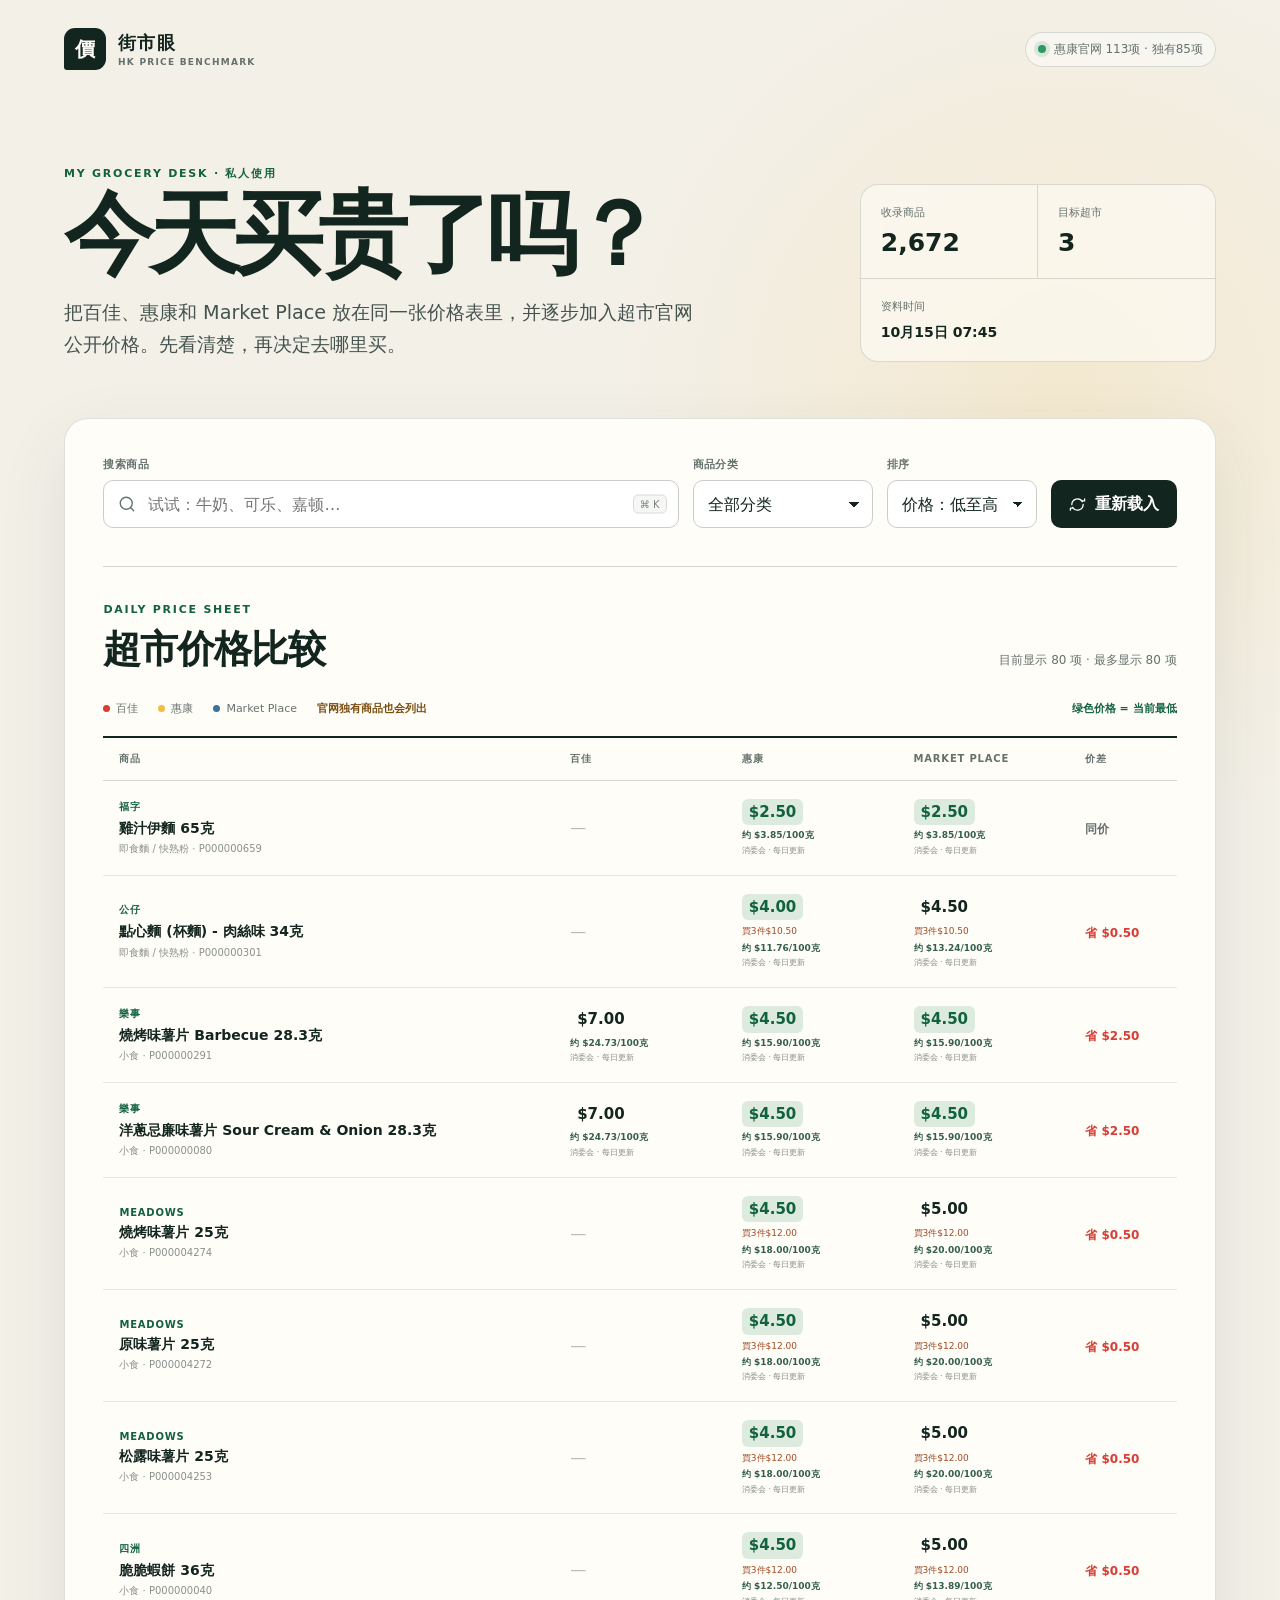
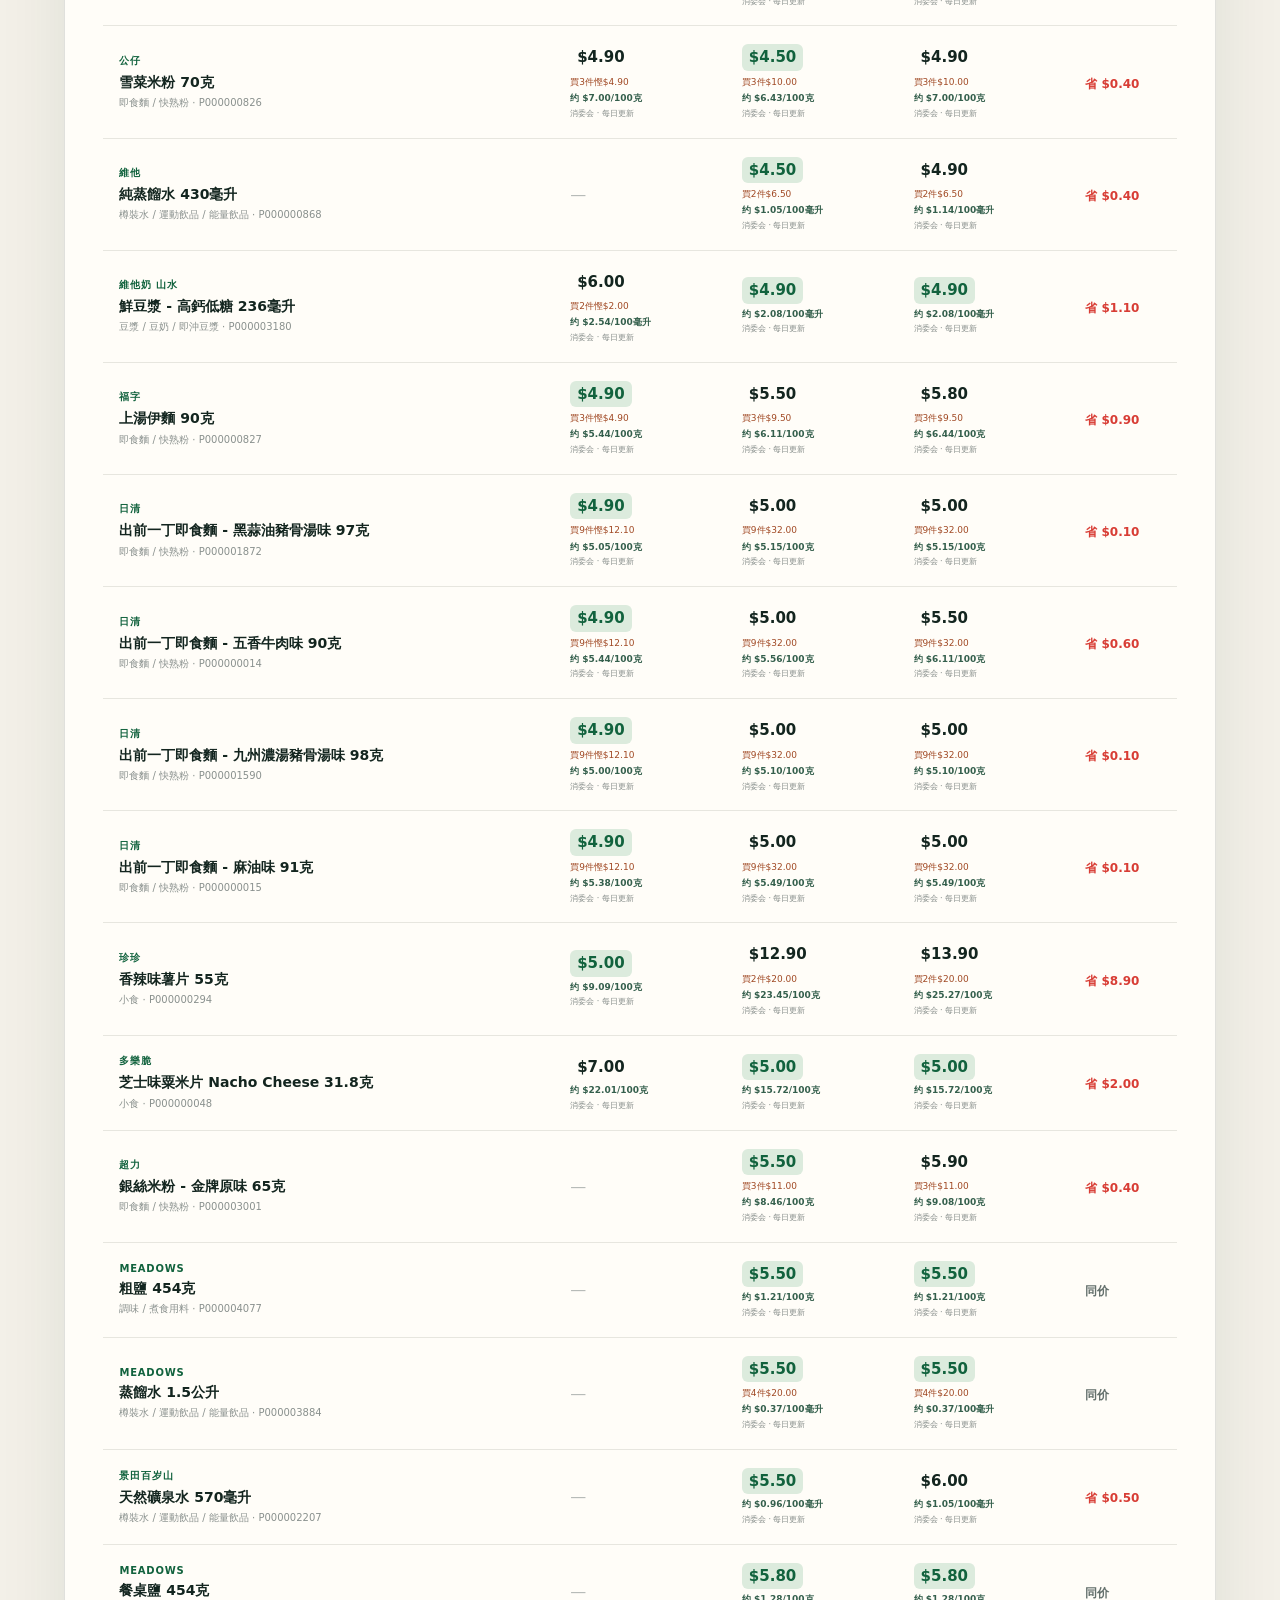
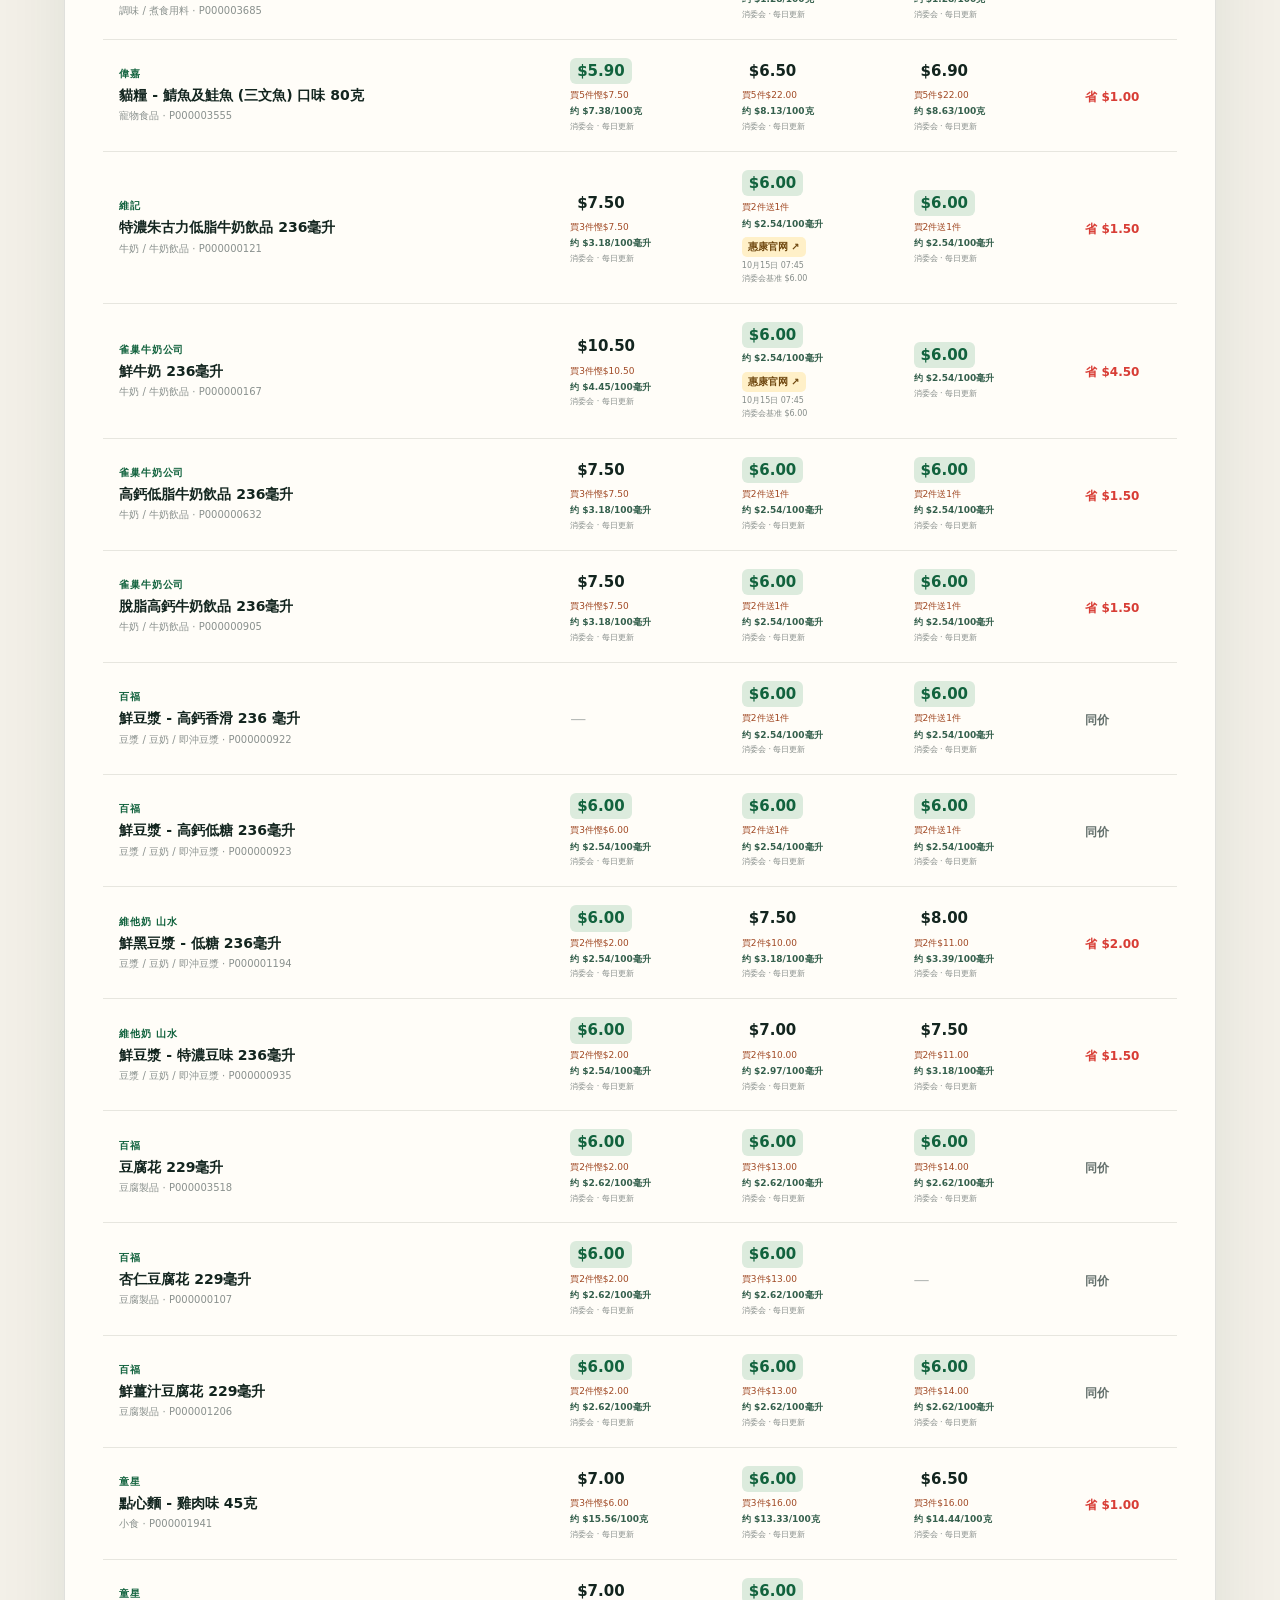
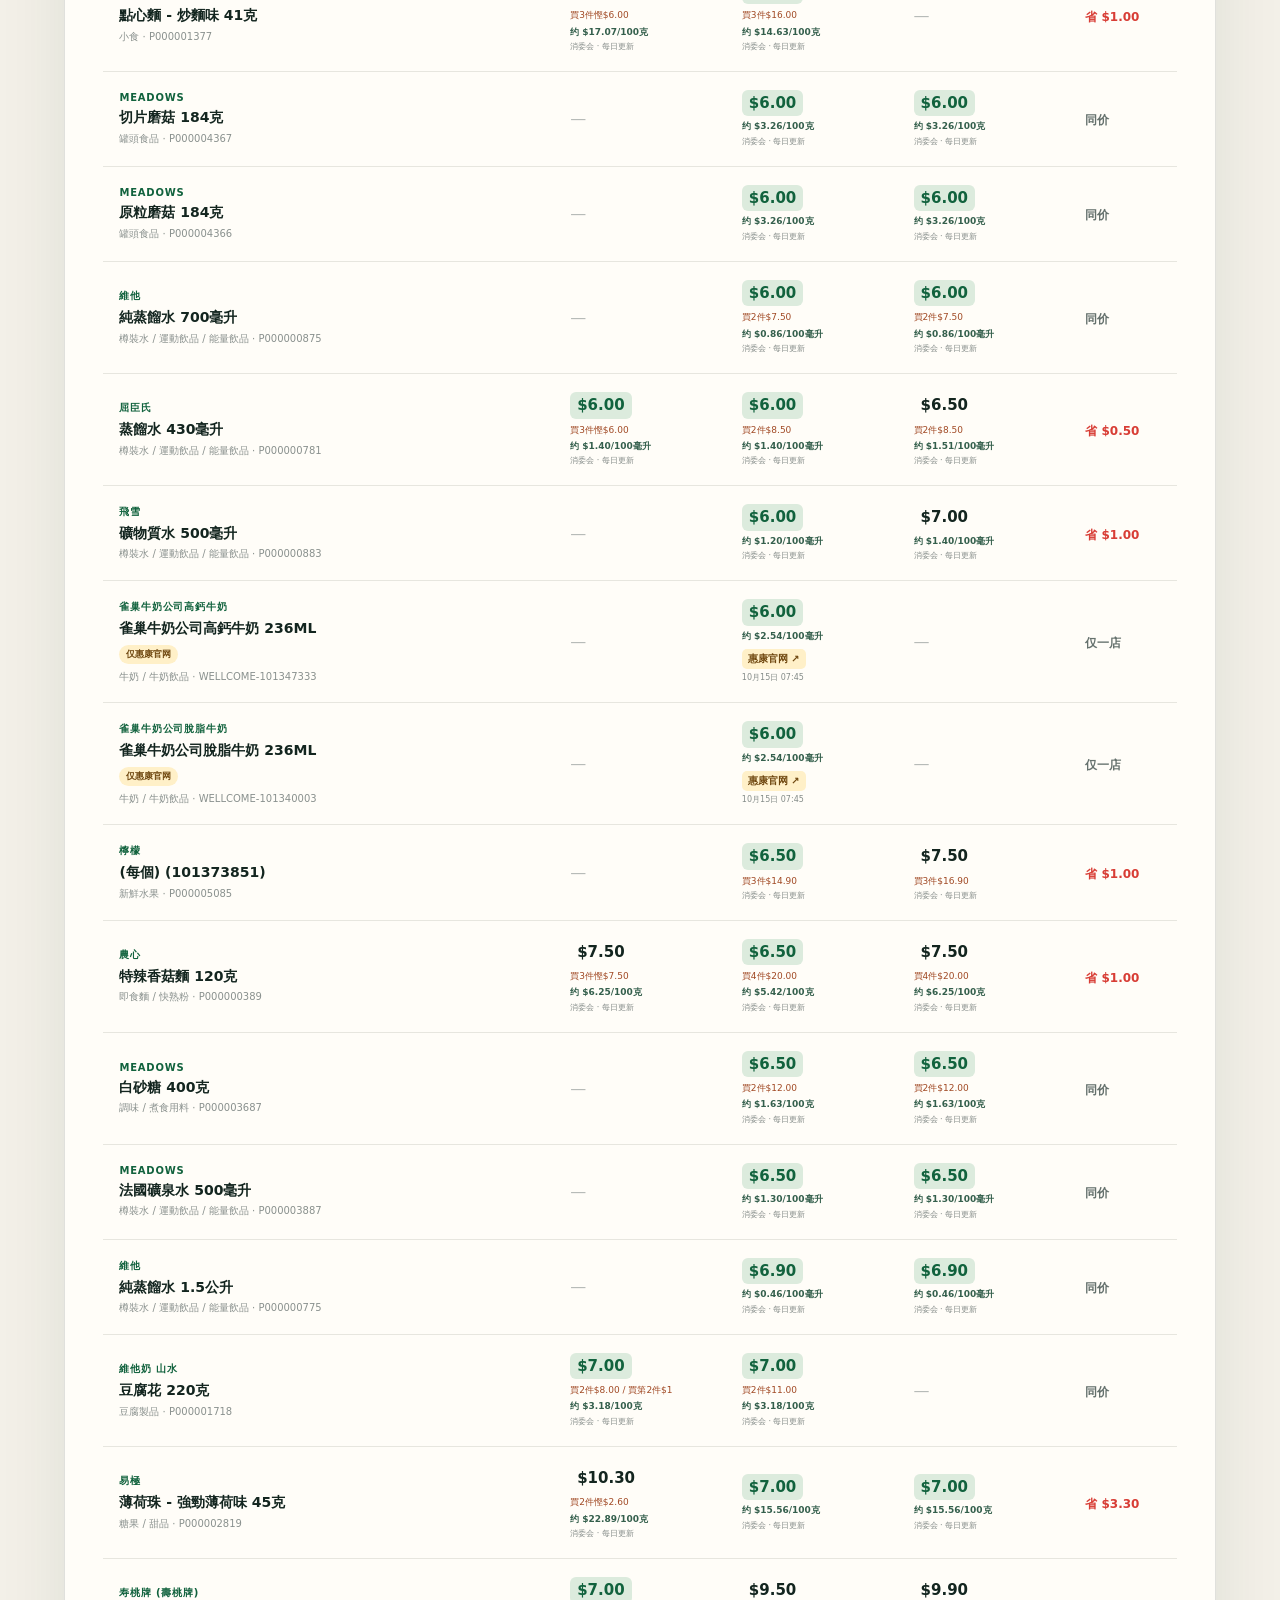
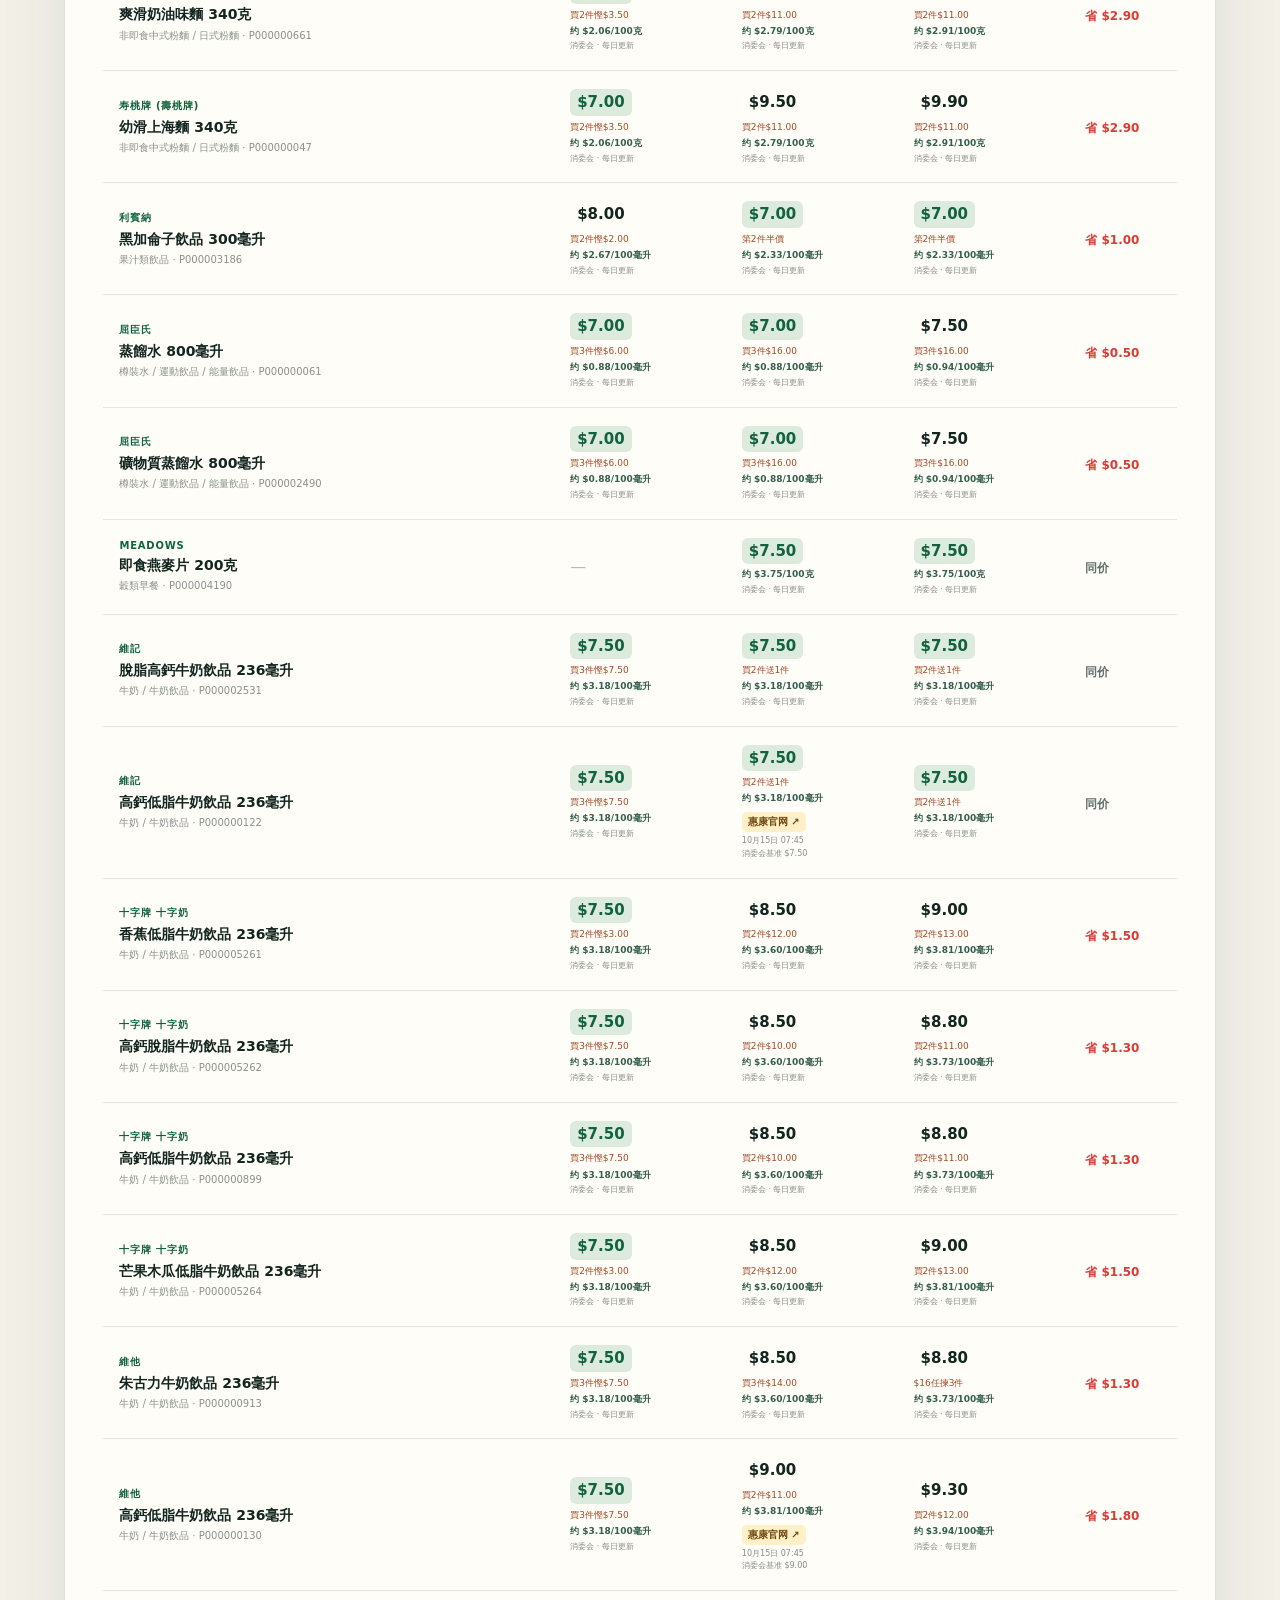
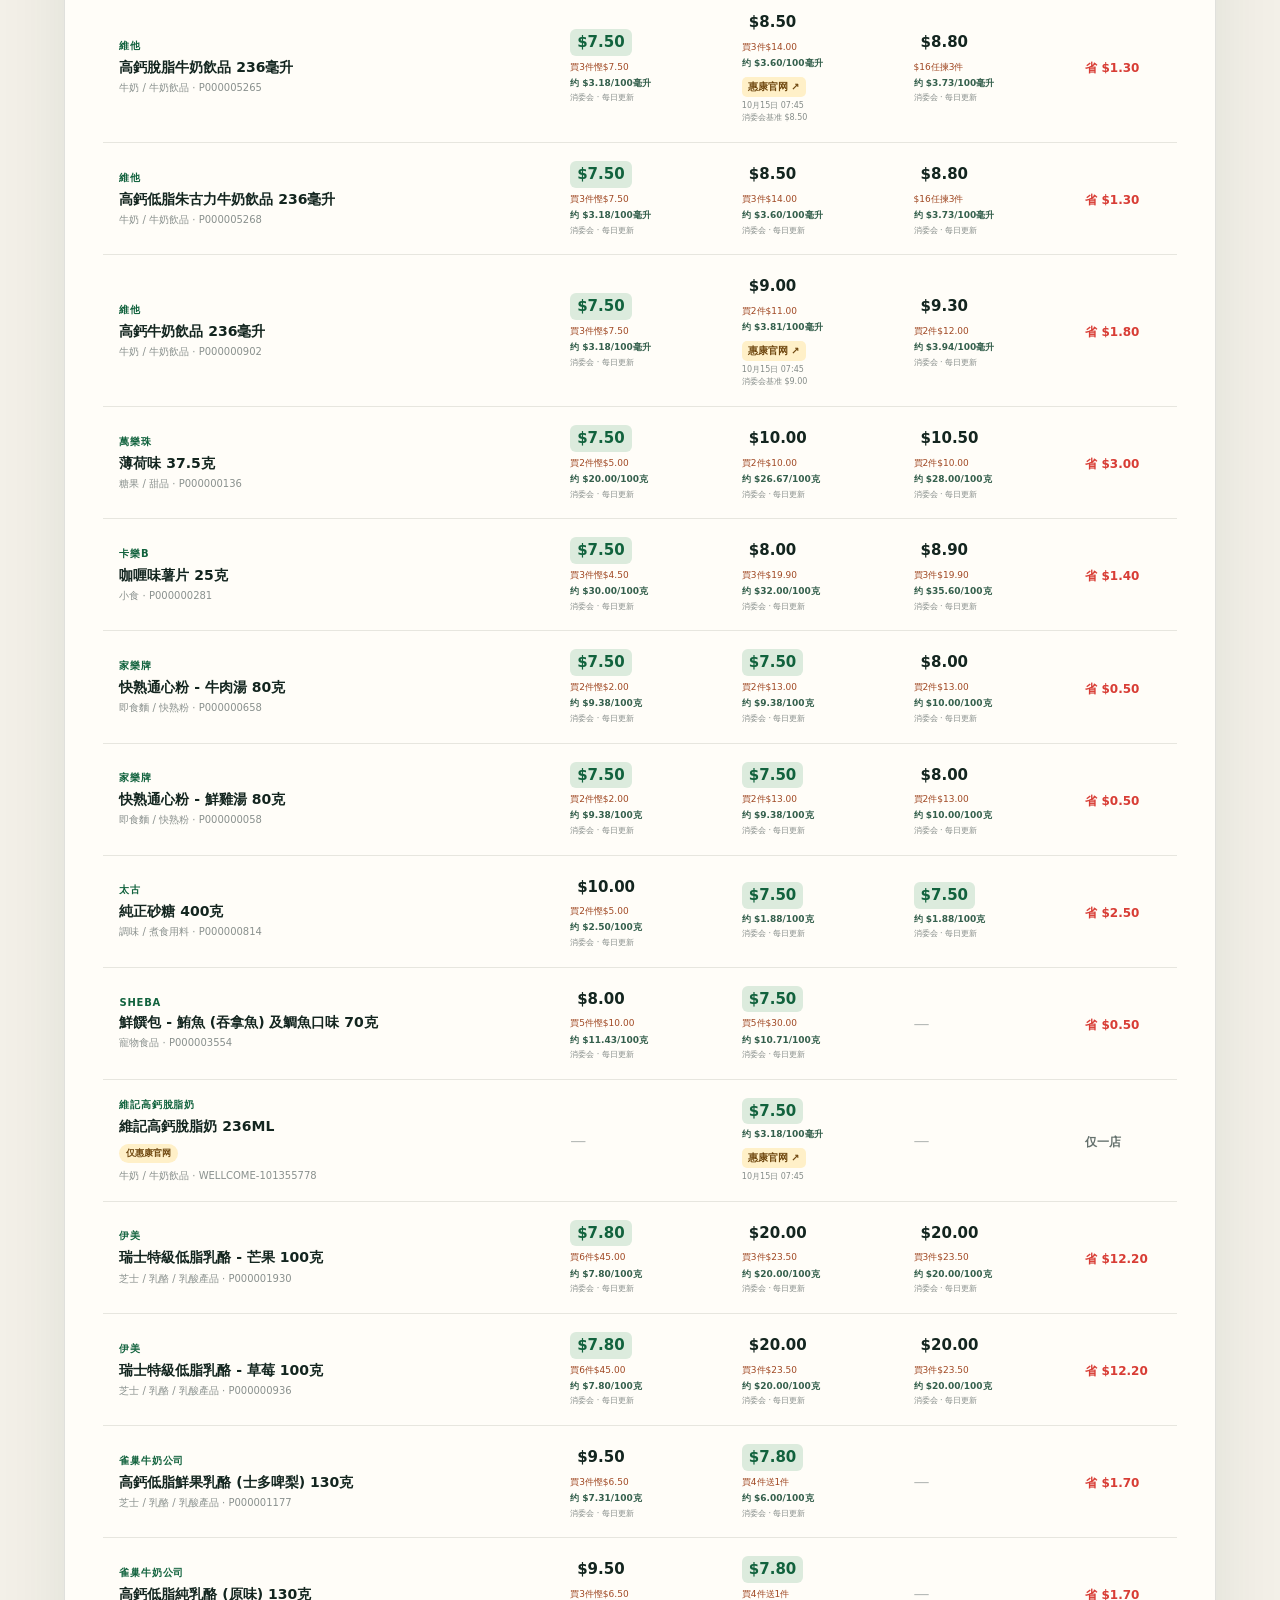
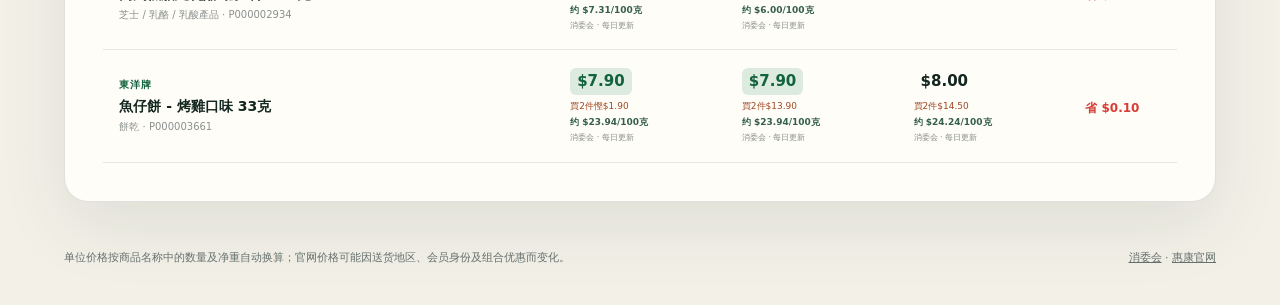
==== commit 3dd8c222: "Add price sorting and unit prices" ====
--- a/index.html
+++ b/index.html
@@ -65,6 +65,15 @@
             </select>
           </div>
 
+          <div class="sort-wrap">
+            <label for="sort">排序</label>
+            <select id="sort">
+              <option value="price-asc">价格：低至高</option>
+              <option value="price-desc">价格：高至低</option>
+              <option value="name">商品名称</option>
+            </select>
+          </div>
+
           <button class="sync-button" id="syncButton" type="button">
             <svg viewBox="0 0 24 24" aria-hidden="true"><path d="M20 12a8 8 0 0 1-14.9 4M4 12A8 8 0 0 1 18.9 8M5 17H2v3M19 7h3V4"/></svg>
             重新载入
@@ -83,7 +92,7 @@
           <span><i class="key-dot park"></i>百佳</span>
           <span><i class="key-dot wellcome"></i>惠康</span>
           <span><i class="key-dot market"></i>Market Place</span>
-          <span class="official-key">官网价格会另行标示</span>
+          <span class="official-key">官网独有商品也会列出</span>
           <span class="cheapest-key">绿色价格 = 当前最低</span>
         </div>
 
@@ -115,10 +124,10 @@
     </main>
 
     <footer>
-      <p>价格只作个人参考，官网价格可能因送货地区、会员身份及组合优惠而变化。</p>
+      <p>单位价格按商品名称中的数量及净重自动换算；官网价格可能因送货地区、会员身份及组合优惠而变化。</p>
       <p class="footer-sources"><a href="https://online-price-watch.consumer.org.hk/opw/opendata/pricewatch.json" target="_blank" rel="noreferrer">消委会</a> · <a href="https://www.wellcome.com.hk/zh-hant/" target="_blank" rel="noreferrer">惠康官网</a></p>
     </footer>
 
-    <script src="./site-data/prices-0.js"></script><script src="./site-data/prices-1.js"></script><script src="./site-data/prices-2.js"></script><script src="./site-data/prices-3.js"></script><script src="./site-data/prices-4.js"></script><script src="./site-data/prices-5.js"></script><script src="./site-data/prices-6.js"></script><script src="./site-data/prices-7.js"></script><script src="./site-data/prices-8.js"></script><script src="./site-data/prices-9.js"></script><script src="./site-data/prices-10.js"></script><script src="./site-data/prices-11.js"></script><script src="./site-data/prices-12.js"></script><script src="./site-data/prices-13.js"></script><script src="./site-data/prices-14.js"></script><script src="./site-data/prices-15.js"></script><script src="./site-data/prices-16.js"></script><script src="./site-data/prices-17.js"></script><script src="./site-data/prices-18.js"></script><script src="./site-data/prices-19.js"></script><script src="./site-data/prices-20.js"></script><script src="./site-data/prices-21.js"></script><script src="./site-data/prices-22.js"></script><script src="./site-data/prices-23.js"></script><script src="./site-data/prices-24.js"></script><script src="./site-data/prices-25.js"></script><script src="./site-data/adapter.js"></script><script type="module" src="./site-data/app.js"></script>
+    <script src="./site-data/prices-0.js"></script><script src="./site-data/prices-1.js"></script><script src="./site-data/prices-2.js"></script><script src="./site-data/prices-3.js"></script><script src="./site-data/prices-4.js"></script><script src="./site-data/prices-5.js"></script><script src="./site-data/prices-6.js"></script><script src="./site-data/prices-7.js"></script><script src="./site-data/prices-8.js"></script><script src="./site-data/prices-9.js"></script><script src="./site-data/prices-10.js"></script><script src="./site-data/prices-11.js"></script><script src="./site-data/prices-12.js"></script><script src="./site-data/prices-13.js"></script><script src="./site-data/prices-14.js"></script><script src="./site-data/prices-15.js"></script><script src="./site-data/prices-16.js"></script><script src="./site-data/prices-17.js"></script><script src="./site-data/prices-18.js"></script><script src="./site-data/prices-19.js"></script><script src="./site-data/prices-20.js"></script><script src="./site-data/prices-21.js"></script><script src="./site-data/prices-22.js"></script><script src="./site-data/prices-23.js"></script><script src="./site-data/prices-24.js"></script><script src="./site-data/prices-25.js"></script><script src="./site-data/prices-26.js"></script><script src="./site-data/adapter.js"></script><script type="module" src="./site-data/app.js"></script>
   </body>
 </html>
--- a/public/styles.css
+++ b/public/styles.css
@@ -127,7 +127,7 @@
 
 .toolbar {
   display: grid;
-  grid-template-columns: minmax(260px, 1fr) minmax(190px, .34fr) auto;
+  grid-template-columns: minmax(260px, 1fr) minmax(180px, .3fr) minmax(150px, .22fr) auto;
   gap: 14px;
   align-items: end;
   padding-bottom: 38px;
@@ -213,11 +213,12 @@
 .product-brand { margin-bottom: 4px; color: var(--green); font-size: 10px; font-weight: 750; letter-spacing: .08em; text-transform: uppercase; }
 .product-name { margin-bottom: 4px; font-size: 14px; font-weight: 650; line-height: 1.45; }
 .product-meta { color: #8a918e; font-size: 10px; }
+.source-only-badge { display: inline-block; margin: 2px 0 6px; border-radius: 999px; padding: 3px 7px; background: #fff0c8; color: #6f470f; font-size: 9px; font-weight: 750; }
 .price { display: inline-block; padding: 5px 7px; border-radius: 6px; font: 700 15px/1.1 system-ui, sans-serif; font-variant-numeric: tabular-nums; }
 .price.cheapest { background: var(--green-light); color: var(--green); }
 .price-missing { color: #b7bbb8; }
 .offer { display: block; max-width: 145px; margin-top: 5px; color: #a04823; font-size: 9px; line-height: 1.35; }
-.official-price {
+.official-link {
   display: block;
   width: fit-content;
   margin-top: 7px;
@@ -229,7 +230,10 @@
   font-weight: 750;
   text-decoration: none;
 }
-.official-price:hover { background: #f8dfa0; }
+.official-link:hover { background: #f8dfa0; }
+.unit-price { display: block; margin-top: 5px; color: #345f4c; font-size: 9px; font-weight: 650; line-height: 1.3; font-variant-numeric: tabular-nums; }
+.unit-price + .unit-price { margin-top: 2px; }
+.unit-price.promo-unit { color: #a04823; }
 .source-time, .benchmark-price { display: block; margin-top: 4px; color: #858c89; font-size: 8px; line-height: 1.35; }
 .benchmark-price { margin-top: 2px; }
 .spread { color: var(--muted); font: 650 12px/1 system-ui, sans-serif; }
@@ -254,7 +258,7 @@
   .summary-card { max-width: 560px; }
   .toolbar { grid-template-columns: 1fr 1fr; }
   .search-wrap { grid-column: 1 / -1; }
-  .sync-button { justify-content: center; }
+  .sync-button { grid-column: 1 / -1; justify-content: center; }
 }
 
 @media (max-width: 620px) {
@@ -266,6 +270,7 @@
   h1 { font-size: 52px; }
   .toolbar { grid-template-columns: 1fr; }
   .search-wrap { grid-column: auto; }
+  .sync-button { grid-column: auto; }
   .table-heading { align-items: flex-start; flex-direction: column; }
   .retailer-key { flex-wrap: wrap; gap: 10px 16px; }
   .retailer-key .cheapest-key { width: 100%; margin-left: 0; }
@@ -319,7 +324,7 @@
     text-align: right;
   }
   .offer { margin: 5px auto 0; }
-  .official-price { margin: 7px auto 0; }
+  .official-link { margin: 7px auto 0; }
   .loading-row { display: block; }
   .loading-row td { display: block; width: 100%; }
   footer { flex-direction: column; }
